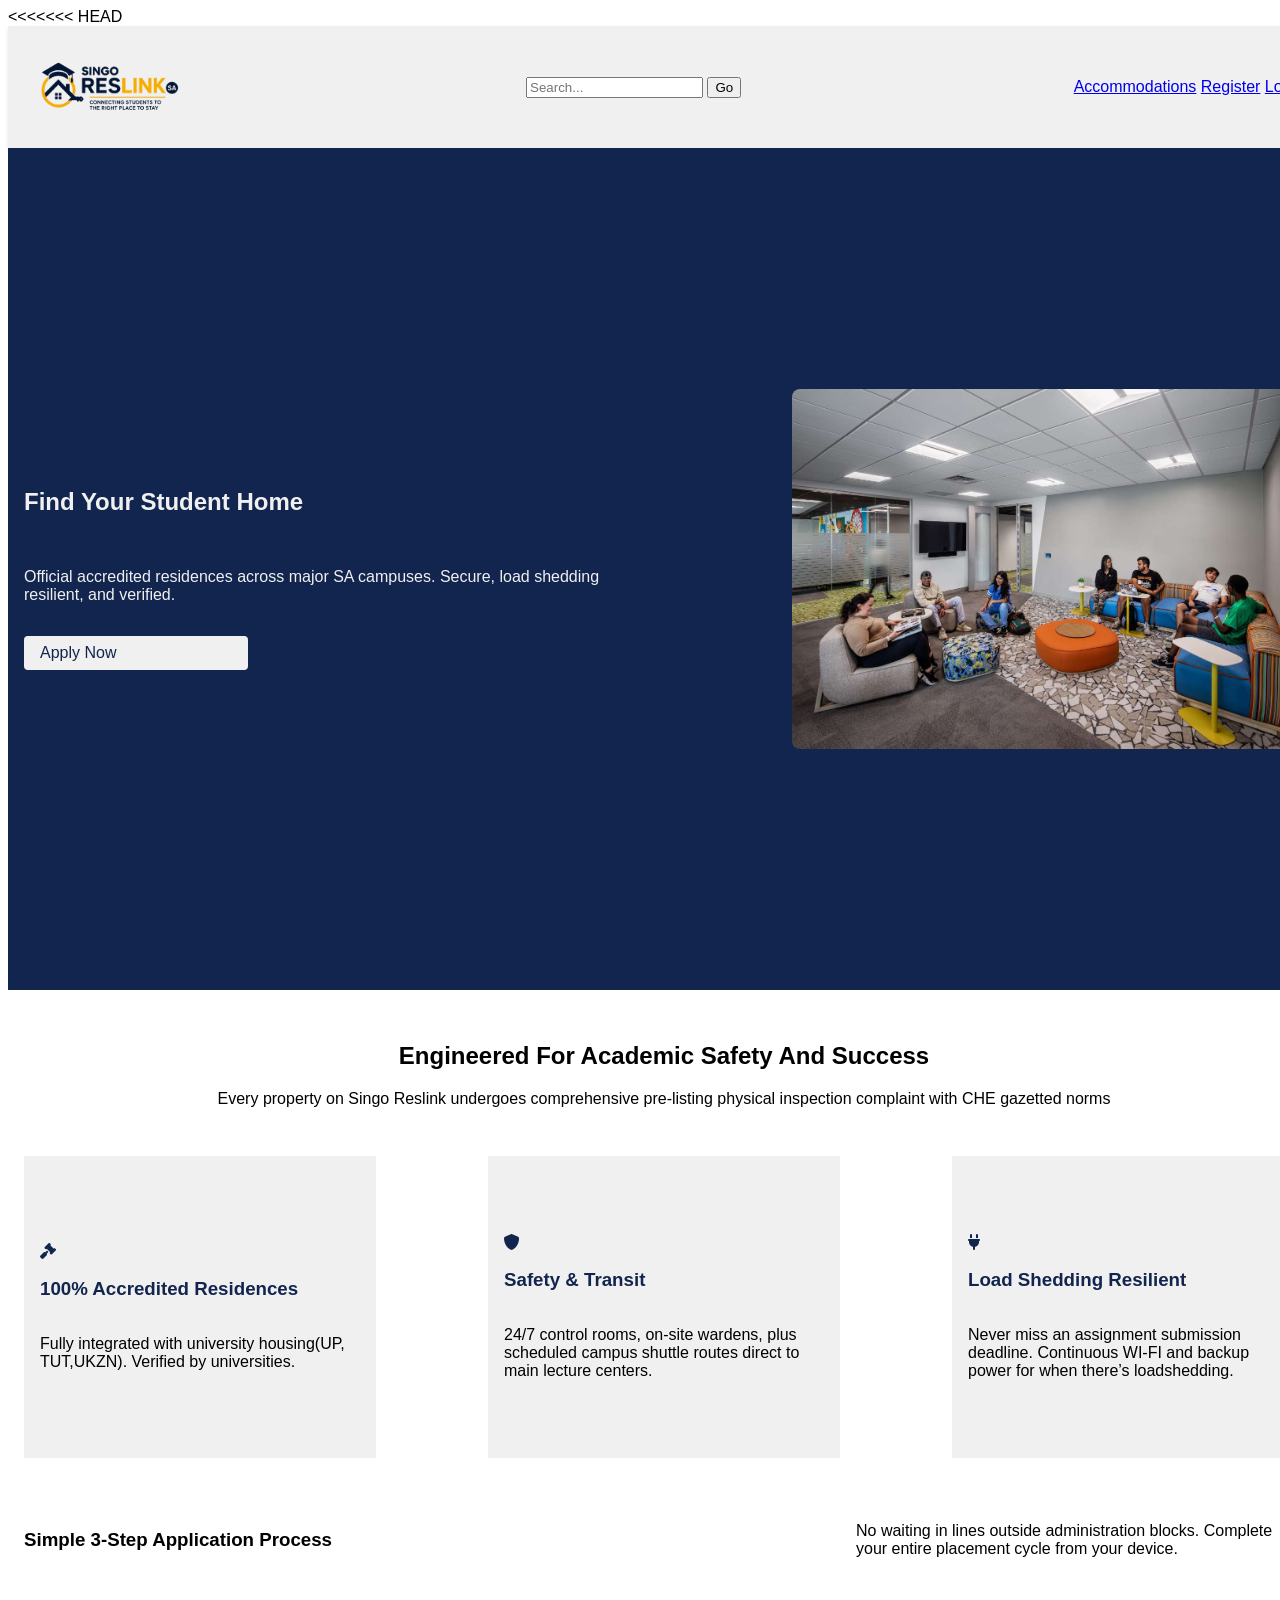
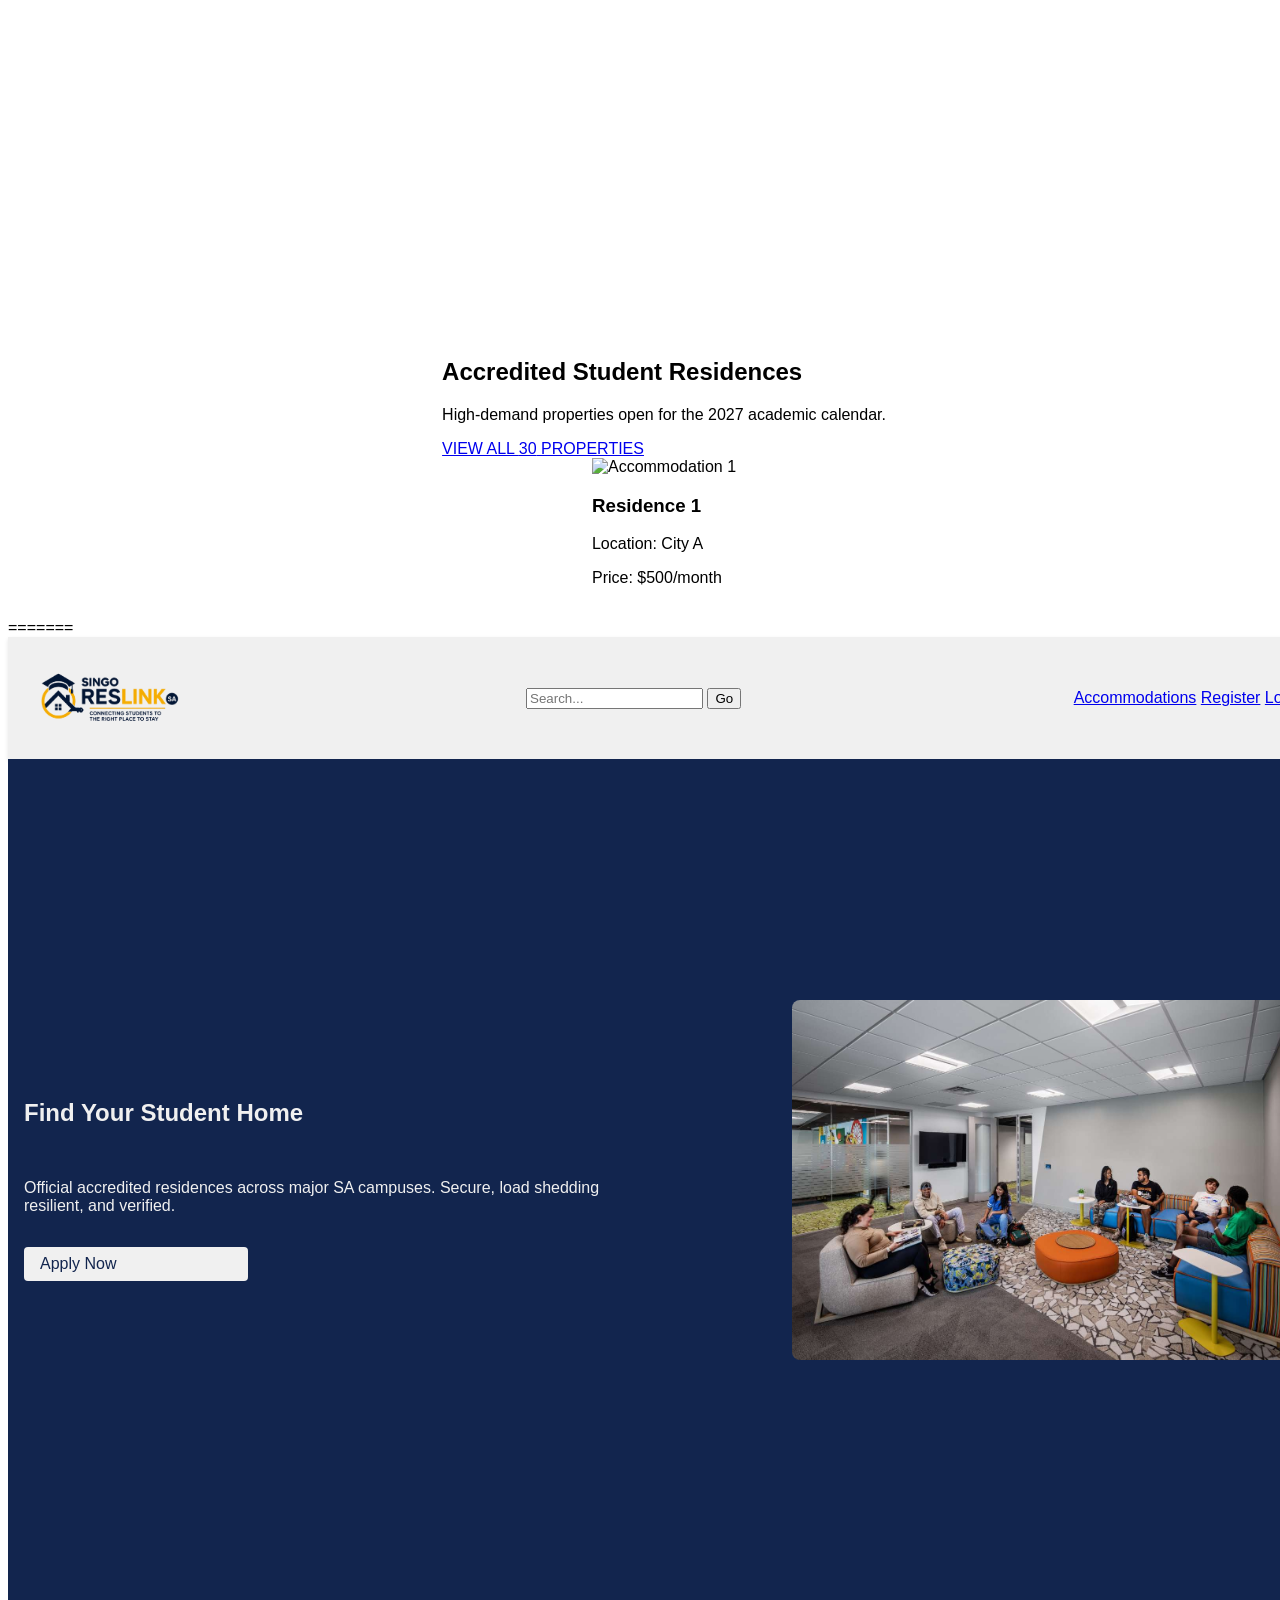
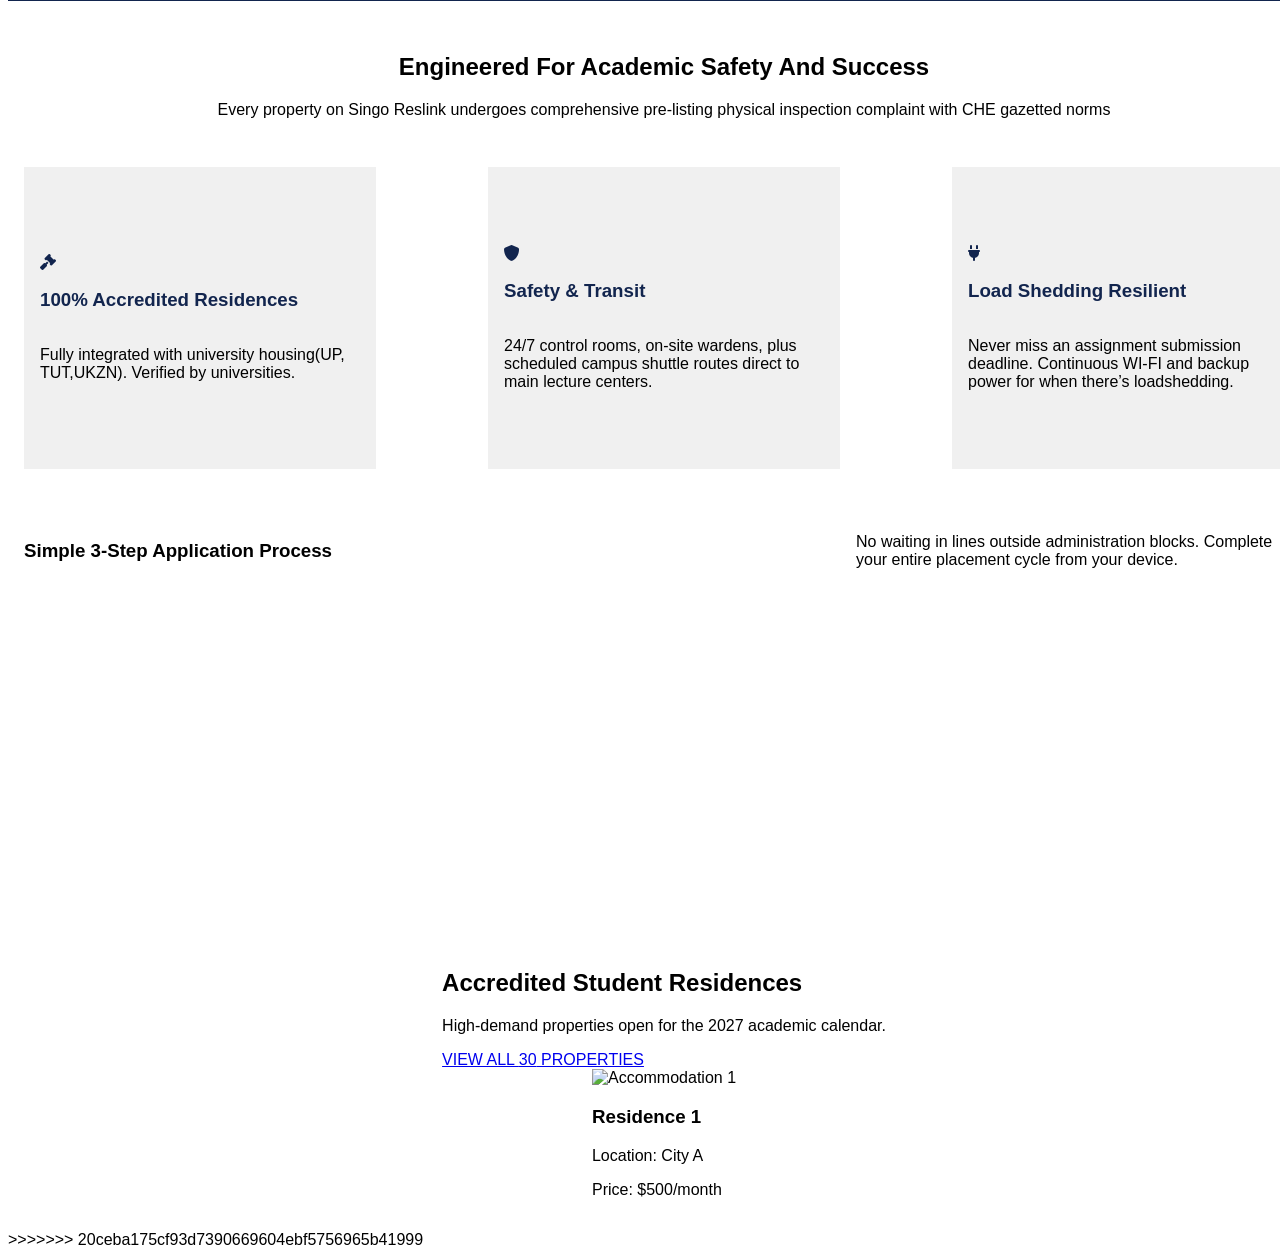
==== public/index.html @ 7aba6a39 "Merge local student portal with GitHub" ====
<<<<<<< HEAD
<!DOCTYPE html>
<html lang="en">
<head>
    <meta charset="UTF-8">
    <meta name="viewport" content="width=device-width, initial-scale=1.0">
    <link rel="stylesheet" href="style.css">
    <link rel="stylesheet"
href="https://cdnjs.cloudflare.com/ajax/libs/font-awesome/6.7.2/css/all.min.css">
    <title>Singo Reslink</title>
</head>
<body>
   <header>
    <div class="navbar">
        <div class="logo">
            <img src="src/logo.png" alt="Logo">
        </div>
        <div class="searchbar">
            <input type="text" placeholder="Search...">
            <button type="submit">Go</button>
        </div>

        <div class="nav-items">
            <nav>
                <a href="#">Accommodations</a>
                <a href="#">Register</a>
                <a href="#">Login</a>
            </nav>
        </div>
    </div>
   </header>
   <section class="hero-section">
    <div class="hero-text">
        <h1>Find Your Student Home</h1>
        <p>Official accredited residences across major SA campuses. Secure, load shedding resilient, and verified.</p>
        <a href="#" class="apply">Apply Now</a>
    </div>
    <div class="hero-pic">
        <img src="src/hero-bg.jpg" alt="" class="hero-img">
    </div>
   </section>
   <section class="steps">
    <div class="perks">
        <div class="perk-head">
            <h1>Engineered For Academic Safety And Success</h1>
            <p>Every property on Singo Reslink undergoes comprehensive pre-listing physical
inspection complaint with CHE gazetted norms</p>
        </div>

        <div class="perks-cards">
            <div class="perk-card">
                <div class="pcard-head">
                    <div class="picon">
                        <i class="fa-solid fa-gavel"></i>
                    </div>
                    <h3>100% Accredited Residences</h3>
                </div>
                <div class="pcard-content">
                    Fully integrated with university housing(UP, TUT,UKZN). Verified by universities.    
                </div>
            </div>
            
        
            <div class="perk-card">
                <div class="pcard-head">
                    <div class="picon">
                        <i class="fa-solid fa-shield"></i>
                    </div>
                    <h3>Safety & Transit</h3>
                </div>
                <div class="pcard-content">
                    24/7 control rooms, on-site wardens, plus scheduled campus shuttle routes direct to main lecture centers.
                </div>
            </div>

       
            <div class="perk-card">
                <div class="pcard-head">
                    <div class="picon">
                        <i class="fa-solid fa-plug"></i>
                    </div>
                    <h3>Load Shedding Resilient</h3>
                </div>
                <div class="pcard-content">
                    Never miss an assignment submission deadline. Continuous WI-FI and backup power for when  there’s loadshedding.
                </div>
            </div>

        </div>
    </div>
    <div class="application-steps">
        <div class="steps-head">
            <h3>Simple 3-Step Application Process</h3>
            <p>No waiting in lines outside administration blocks. Complete your entire placement cycle from your device.</p>
        </div>
    </div>
   </section>
   <section id="residences">
        <div class="view-res">
            <div class="accredited">
                <h2>Accredited Student Residences</h2>
                <p>High-demand properties open for the 2027 academic calendar.</p>
            </div>
            <a href="#" class="view-accommodation">VIEW ALL <span id="total-res">30</span> PROPERTIES</a>
        </div>
        <div class="accommodations">
            <div class="accommodation-card">
                
                <div class="card-pic">
                    <img src="src/res1.jpg" alt="Accommodation 1">
                </div>
                <div class="card-content">
                    <h3>Residence 1</h3>
                    <p>Location: City A</p>
                    <p>Price: $500/month</p>
                </div>
                
            </div>
        </div>
   </section>
</body>
=======
<!DOCTYPE html>
<html lang="en">
<head>
    <meta charset="UTF-8">
    <meta name="viewport" content="width=device-width, initial-scale=1.0">
    <link rel="stylesheet" href="style.css">
    <link rel="stylesheet"
href="https://cdnjs.cloudflare.com/ajax/libs/font-awesome/6.7.2/css/all.min.css">
    <title>Singo Reslink</title>
</head>
<body>
   <header>
    <div class="navbar">
        <div class="logo">
            <img src="src/logo.png" alt="Logo">
        </div>
        <div class="searchbar">
            <input type="text" placeholder="Search...">
            <button type="submit">Go</button>
        </div>

        <div class="nav-items">
            <nav>
                <a href="#">Accommodations</a>
                <a href="#">Register</a>
                <a href="#">Login</a>
            </nav>
        </div>
    </div>
   </header>
   <section class="hero-section">
    <div class="hero-text">
        <h1>Find Your Student Home</h1>
        <p>Official accredited residences across major SA campuses. Secure, load shedding resilient, and verified.</p>
        <a href="#" class="apply">Apply Now</a>
    </div>
    <div class="hero-pic">
        <img src="src/hero-bg.jpg" alt="" class="hero-img">
    </div>
   </section>
   <section class="steps">
    <div class="perks">
        <div class="perk-head">
            <h1>Engineered For Academic Safety And Success</h1>
            <p>Every property on Singo Reslink undergoes comprehensive pre-listing physical
inspection complaint with CHE gazetted norms</p>
        </div>

        <div class="perks-cards">
            <div class="perk-card">
                <div class="pcard-head">
                    <div class="picon">
                        <i class="fa-solid fa-gavel"></i>
                    </div>
                    <h3>100% Accredited Residences</h3>
                </div>
                <div class="pcard-content">
                    Fully integrated with university housing(UP, TUT,UKZN). Verified by universities.    
                </div>
            </div>
            
        
            <div class="perk-card">
                <div class="pcard-head">
                    <div class="picon">
                        <i class="fa-solid fa-shield"></i>
                    </div>
                    <h3>Safety & Transit</h3>
                </div>
                <div class="pcard-content">
                    24/7 control rooms, on-site wardens, plus scheduled campus shuttle routes direct to main lecture centers.
                </div>
            </div>

       
            <div class="perk-card">
                <div class="pcard-head">
                    <div class="picon">
                        <i class="fa-solid fa-plug"></i>
                    </div>
                    <h3>Load Shedding Resilient</h3>
                </div>
                <div class="pcard-content">
                    Never miss an assignment submission deadline. Continuous WI-FI and backup power for when  there’s loadshedding.
                </div>
            </div>

        </div>
    </div>
    <div class="application-steps">
        <div class="steps-head">
            <h3>Simple 3-Step Application Process</h3>
            <p>No waiting in lines outside administration blocks. Complete your entire placement cycle from your device.</p>
        </div>
    </div>
   </section>
   <section id="residences">
        <div class="view-res">
            <div class="accredited">
                <h2>Accredited Student Residences</h2>
                <p>High-demand properties open for the 2027 academic calendar.</p>
            </div>
            <a href="#" class="view-accommodation">VIEW ALL <span id="total-res">30</span> PROPERTIES</a>
        </div>
        <div class="accommodations">
            <div class="accommodation-card">
                
                <div class="card-pic">
                    <img src="src/res1.jpg" alt="Accommodation 1">
                </div>
                <div class="card-content">
                    <h3>Residence 1</h3>
                    <p>Location: City A</p>
                    <p>Price: $500/month</p>
                </div>
                
            </div>
        </div>
   </section>
</body>
>>>>>>> 20ceba175cf93d7390669604ebf5756965b41999
</html>
---- public/style.css ----
<<<<<<< HEAD
*{
    margin: 0;
    padding: 0;
    box-sizing: border-box;
}
:root{
    --primary-color: #12254E;
    --secondary-color: #f0f0f0;
    --text-color: #333333;
}
body{
    font-family: Arial, sans-serif;
    width: 100dvw;
}
section{
    width: 100dvw;
}
header{
    width: 100dvw;
    height: 10dvh;
    background-color: var(--secondary-color);
    box-shadow: 0 2px 4px rgba(0,0,0,0.1);
    padding: 1rem;
    display: flex;
    align-items: center;
}
.navbar{
    width: 100%;
    display: flex;
    align-items: center;
    justify-content: space-between;

}
.logo img{
    height: 10dvh;
    width: 12dvw;
    padding: 0.5rem;
}

.hero-section{
    height: 90dvh;
    width: 100dvw;
    background-color: var(--primary-color);
    display: flex;
    align-items: center;
    justify-content: space-between;
    padding: 1rem;
}
.hero-text{
    color: var(--secondary-color);
    text-align: start;
    max-width: 600px;
    display: flex;
    flex-direction: column;
    gap: 1rem;
}
.hero-text a{
    text-decoration: none;
    color: var(--primary-color);
    padding: 0.5rem 1rem;
    background-color: var(--secondary-color);
    width: 15dvw;
    border-radius: 0.25rem;

}
.hero-pic img{
    width: 40dvw;
    height: 40dvh;
    border-radius: 0.5rem;
}
.steps{
    height: 100dvh;
    width: 100dvw;
    display: flex;
    flex-direction: column;
    align-items: center;
    padding: 1rem;
}
.perks{
    width: 100%;
    display: flex;
    flex-direction: column;
    gap: 2rem;
    padding: 1rem;
}
.perk-head{
    width: 100dvw;
    text-align: center;
}
.perks-cards{
    width: 100%;
    display: flex;
    flex-direction: row;
    flex-wrap: wrap;
    gap: 2rem;
    justify-content: space-between;
    align-items: center;

}
.perk-card{
    width: 25dvw;
    height: 30dvh;
    background-color: var(--secondary-color);
    display: flex;
    flex-direction: column;
    align-items: center;
    justify-content: center;
    padding: 1rem;
    gap: 1rem;
}
.pcard-head{
    width: 100%;
    display: flex;
    flex-direction: column;
    color: var(--primary-color);
}
.application-steps{
    width: 100%;
    display: flex;
    flex-direction: column;
    align-items: center;
    justify-content: center;
    padding: 1rem;
}
.steps-head{
    width: 100%;
    display: flex;
    align-items: center;
    justify-content: space-between;
    padding: 1rem;
}
.steps-head p{
    width: 35dvw;
    text-align: start;
}
#residences{
    width: 100dvw;
    display: flex;
    flex-direction: column;
    align-items: center;
    justify-content: center;
    padding: 1rem;
=======
*{
    margin: 0;
    padding: 0;
    box-sizing: border-box;
}
:root{
    --primary-color: #12254E;
    --secondary-color: #f0f0f0;
    --text-color: #333333;
}
body{
    font-family: Arial, sans-serif;
    width: 100dvw;
}
section{
    width: 100dvw;
}
header{
    width: 100dvw;
    height: 10dvh;
    background-color: var(--secondary-color);
    box-shadow: 0 2px 4px rgba(0,0,0,0.1);
    padding: 1rem;
    display: flex;
    align-items: center;
}
.navbar{
    width: 100%;
    display: flex;
    align-items: center;
    justify-content: space-between;

}
.logo img{
    height: 10dvh;
    width: 12dvw;
    padding: 0.5rem;
}

.hero-section{
    height: 90dvh;
    width: 100dvw;
    background-color: var(--primary-color);
    display: flex;
    align-items: center;
    justify-content: space-between;
    padding: 1rem;
}
.hero-text{
    color: var(--secondary-color);
    text-align: start;
    max-width: 600px;
    display: flex;
    flex-direction: column;
    gap: 1rem;
}
.hero-text a{
    text-decoration: none;
    color: var(--primary-color);
    padding: 0.5rem 1rem;
    background-color: var(--secondary-color);
    width: 15dvw;
    border-radius: 0.25rem;

}
.hero-pic img{
    width: 40dvw;
    height: 40dvh;
    border-radius: 0.5rem;
}
.steps{
    height: 100dvh;
    width: 100dvw;
    display: flex;
    flex-direction: column;
    align-items: center;
    padding: 1rem;
}
.perks{
    width: 100%;
    display: flex;
    flex-direction: column;
    gap: 2rem;
    padding: 1rem;
}
.perk-head{
    width: 100dvw;
    text-align: center;
}
.perks-cards{
    width: 100%;
    display: flex;
    flex-direction: row;
    flex-wrap: wrap;
    gap: 2rem;
    justify-content: space-between;
    align-items: center;

}
.perk-card{
    width: 25dvw;
    height: 30dvh;
    background-color: var(--secondary-color);
    display: flex;
    flex-direction: column;
    align-items: center;
    justify-content: center;
    padding: 1rem;
    gap: 1rem;
}
.pcard-head{
    width: 100%;
    display: flex;
    flex-direction: column;
    color: var(--primary-color);
}
.application-steps{
    width: 100%;
    display: flex;
    flex-direction: column;
    align-items: center;
    justify-content: center;
    padding: 1rem;
}
.steps-head{
    width: 100%;
    display: flex;
    align-items: center;
    justify-content: space-between;
    padding: 1rem;
}
.steps-head p{
    width: 35dvw;
    text-align: start;
}
#residences{
    width: 100dvw;
    display: flex;
    flex-direction: column;
    align-items: center;
    justify-content: center;
    padding: 1rem;
>>>>>>> 20ceba175cf93d7390669604ebf5756965b41999
}
---- public/style.css ----
<<<<<<< HEAD
*{
    margin: 0;
    padding: 0;
    box-sizing: border-box;
}
:root{
    --primary-color: #12254E;
    --secondary-color: #f0f0f0;
    --text-color: #333333;
}
body{
    font-family: Arial, sans-serif;
    width: 100dvw;
}
section{
    width: 100dvw;
}
header{
    width: 100dvw;
    height: 10dvh;
    background-color: var(--secondary-color);
    box-shadow: 0 2px 4px rgba(0,0,0,0.1);
    padding: 1rem;
    display: flex;
    align-items: center;
}
.navbar{
    width: 100%;
    display: flex;
    align-items: center;
    justify-content: space-between;

}
.logo img{
    height: 10dvh;
    width: 12dvw;
    padding: 0.5rem;
}

.hero-section{
    height: 90dvh;
    width: 100dvw;
    background-color: var(--primary-color);
    display: flex;
    align-items: center;
    justify-content: space-between;
    padding: 1rem;
}
.hero-text{
    color: var(--secondary-color);
    text-align: start;
    max-width: 600px;
    display: flex;
    flex-direction: column;
    gap: 1rem;
}
.hero-text a{
    text-decoration: none;
    color: var(--primary-color);
    padding: 0.5rem 1rem;
    background-color: var(--secondary-color);
    width: 15dvw;
    border-radius: 0.25rem;

}
.hero-pic img{
    width: 40dvw;
    height: 40dvh;
    border-radius: 0.5rem;
}
.steps{
    height: 100dvh;
    width: 100dvw;
    display: flex;
    flex-direction: column;
    align-items: center;
    padding: 1rem;
}
.perks{
    width: 100%;
    display: flex;
    flex-direction: column;
    gap: 2rem;
    padding: 1rem;
}
.perk-head{
    width: 100dvw;
    text-align: center;
}
.perks-cards{
    width: 100%;
    display: flex;
    flex-direction: row;
    flex-wrap: wrap;
    gap: 2rem;
    justify-content: space-between;
    align-items: center;

}
.perk-card{
    width: 25dvw;
    height: 30dvh;
    background-color: var(--secondary-color);
    display: flex;
    flex-direction: column;
    align-items: center;
    justify-content: center;
    padding: 1rem;
    gap: 1rem;
}
.pcard-head{
    width: 100%;
    display: flex;
    flex-direction: column;
    color: var(--primary-color);
}
.application-steps{
    width: 100%;
    display: flex;
    flex-direction: column;
    align-items: center;
    justify-content: center;
    padding: 1rem;
}
.steps-head{
    width: 100%;
    display: flex;
    align-items: center;
    justify-content: space-between;
    padding: 1rem;
}
.steps-head p{
    width: 35dvw;
    text-align: start;
}
#residences{
    width: 100dvw;
    display: flex;
    flex-direction: column;
    align-items: center;
    justify-content: center;
    padding: 1rem;
=======
*{
    margin: 0;
    padding: 0;
    box-sizing: border-box;
}
:root{
    --primary-color: #12254E;
    --secondary-color: #f0f0f0;
    --text-color: #333333;
}
body{
    font-family: Arial, sans-serif;
    width: 100dvw;
}
section{
    width: 100dvw;
}
header{
    width: 100dvw;
    height: 10dvh;
    background-color: var(--secondary-color);
    box-shadow: 0 2px 4px rgba(0,0,0,0.1);
    padding: 1rem;
    display: flex;
    align-items: center;
}
.navbar{
    width: 100%;
    display: flex;
    align-items: center;
    justify-content: space-between;

}
.logo img{
    height: 10dvh;
    width: 12dvw;
    padding: 0.5rem;
}

.hero-section{
    height: 90dvh;
    width: 100dvw;
    background-color: var(--primary-color);
    display: flex;
    align-items: center;
    justify-content: space-between;
    padding: 1rem;
}
.hero-text{
    color: var(--secondary-color);
    text-align: start;
    max-width: 600px;
    display: flex;
    flex-direction: column;
    gap: 1rem;
}
.hero-text a{
    text-decoration: none;
    color: var(--primary-color);
    padding: 0.5rem 1rem;
    background-color: var(--secondary-color);
    width: 15dvw;
    border-radius: 0.25rem;

}
.hero-pic img{
    width: 40dvw;
    height: 40dvh;
    border-radius: 0.5rem;
}
.steps{
    height: 100dvh;
    width: 100dvw;
    display: flex;
    flex-direction: column;
    align-items: center;
    padding: 1rem;
}
.perks{
    width: 100%;
    display: flex;
    flex-direction: column;
    gap: 2rem;
    padding: 1rem;
}
.perk-head{
    width: 100dvw;
    text-align: center;
}
.perks-cards{
    width: 100%;
    display: flex;
    flex-direction: row;
    flex-wrap: wrap;
    gap: 2rem;
    justify-content: space-between;
    align-items: center;

}
.perk-card{
    width: 25dvw;
    height: 30dvh;
    background-color: var(--secondary-color);
    display: flex;
    flex-direction: column;
    align-items: center;
    justify-content: center;
    padding: 1rem;
    gap: 1rem;
}
.pcard-head{
    width: 100%;
    display: flex;
    flex-direction: column;
    color: var(--primary-color);
}
.application-steps{
    width: 100%;
    display: flex;
    flex-direction: column;
    align-items: center;
    justify-content: center;
    padding: 1rem;
}
.steps-head{
    width: 100%;
    display: flex;
    align-items: center;
    justify-content: space-between;
    padding: 1rem;
}
.steps-head p{
    width: 35dvw;
    text-align: start;
}
#residences{
    width: 100dvw;
    display: flex;
    flex-direction: column;
    align-items: center;
    justify-content: center;
    padding: 1rem;
>>>>>>> 20ceba175cf93d7390669604ebf5756965b41999
}
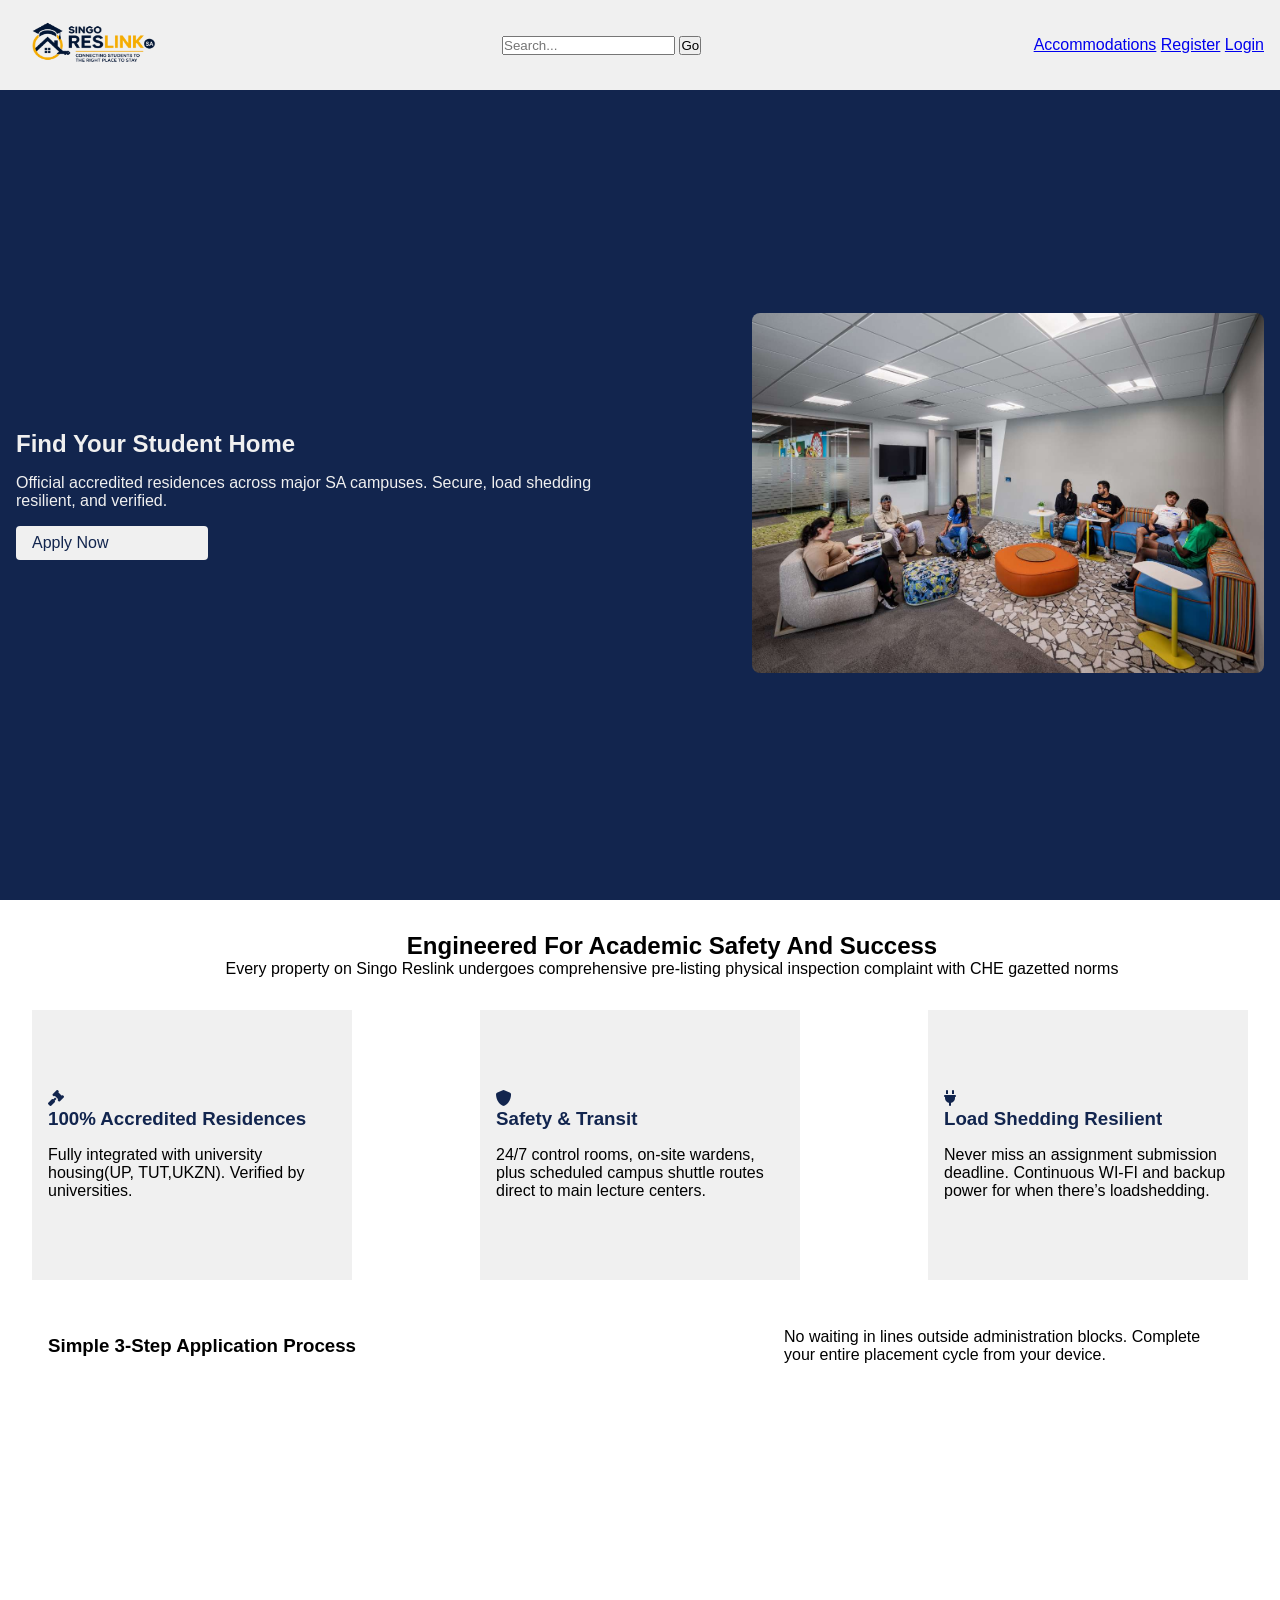
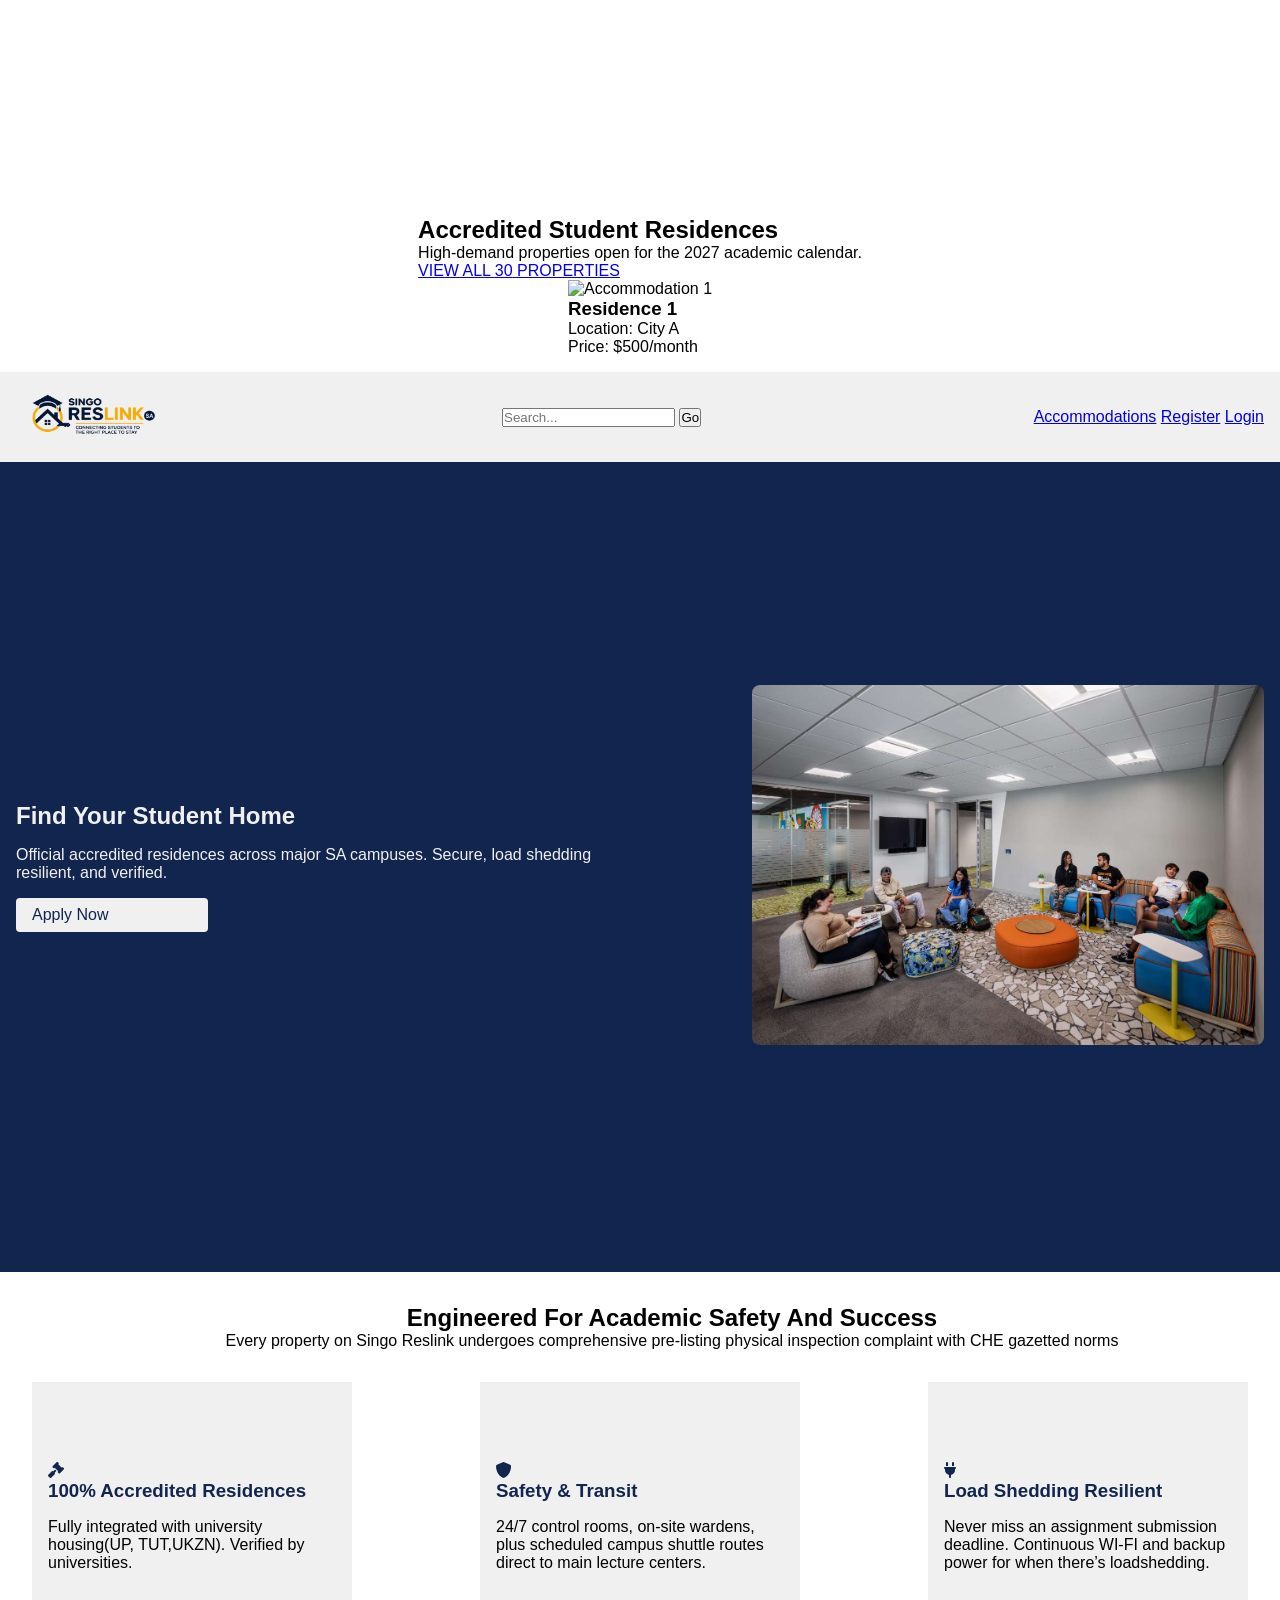
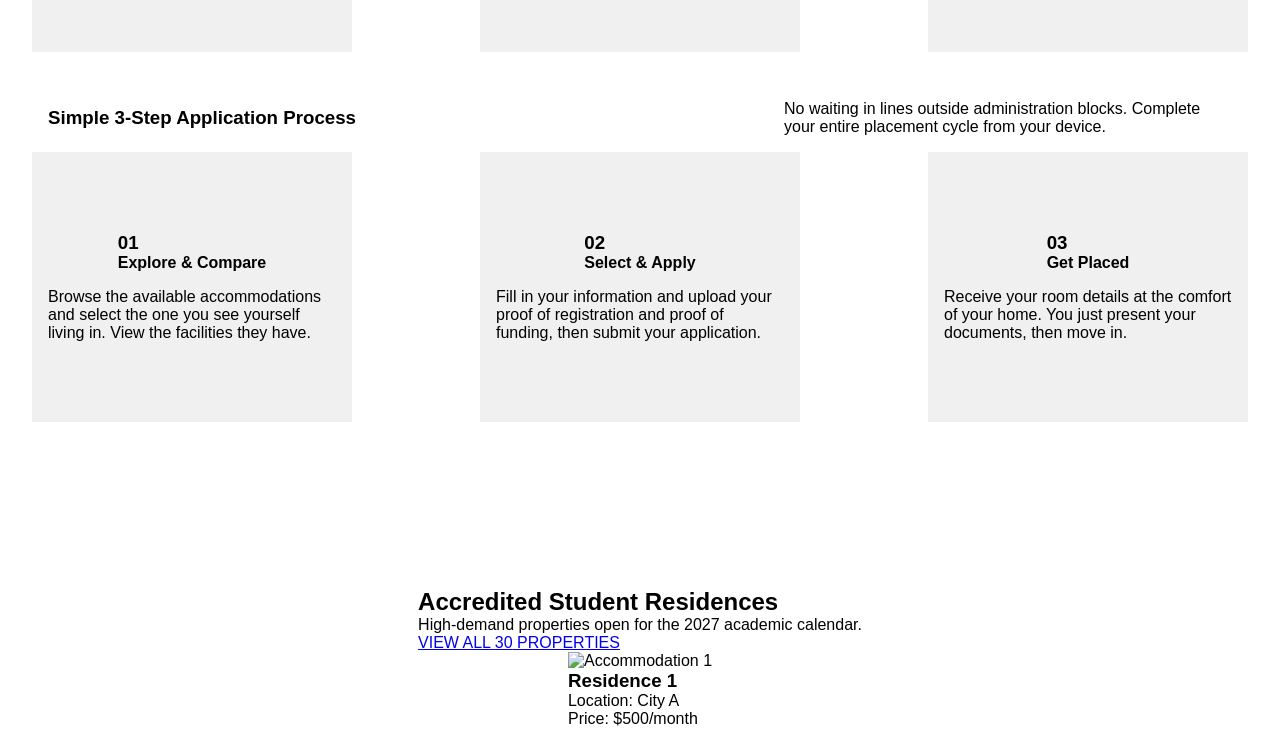
==== commit 80bbb2df: "Fix merge conflicts and add steps section with styling for application process" ====
--- a/public/index.html
+++ b/public/index.html
@@ -1,4 +1,4 @@
-<<<<<<< HEAD
+
 <!DOCTYPE html>
 <html lang="en">
 <head>
@@ -119,7 +119,7 @@
         </div>
    </section>
 </body>
-=======
+
 <!DOCTYPE html>
 <html lang="en">
 <head>
@@ -214,6 +214,39 @@
             <h3>Simple 3-Step Application Process</h3>
             <p>No waiting in lines outside administration blocks. Complete your entire placement cycle from your device.</p>
         </div>
+        <div class="steps-cards">
+            
+            <div class="step-card">
+                <div class="step-No">
+                    <h3>01</h3>
+                    <h4>Explore & Compare</h4>
+                </div>
+                <p class="step-content">
+                    Browse the available accommodations and select the one you see yourself living in. View the facilities they have.
+                </p>
+            </div>
+
+            <div class="step-card">
+                <div class="step-No">
+                    <h3>02</h3>
+                    <h4>Select & Apply</h4>
+                </div>
+                <p class="step-content">
+                Fill in your information and upload your proof of registration and proof of funding, then submit your application.
+                </p>
+            </div>
+
+            <div class="step-card">
+                <div class="step-No">
+                    <h3>03</h3>
+                    <h4>Get Placed</h4>
+                </div>
+                <p class="step-content">
+                Receive your room details at the comfort of your home. You just present your documents, then move in.    
+                </p>
+            </div>
+
+        </div>
     </div>
    </section>
    <section id="residences">
@@ -240,5 +273,4 @@
         </div>
    </section>
 </body>
->>>>>>> 20ceba175cf93d7390669604ebf5756965b41999
 </html>
--- a/public/style.css
+++ b/public/style.css
@@ -1,4 +1,4 @@
-<<<<<<< HEAD
+
 *{
     margin: 0;
     padding: 0;
@@ -141,7 +141,8 @@
     align-items: center;
     justify-content: center;
     padding: 1rem;
-=======
+}
+
 *{
     margin: 0;
     padding: 0;
@@ -284,5 +285,25 @@
     align-items: center;
     justify-content: center;
     padding: 1rem;
->>>>>>> 20ceba175cf93d7390669604ebf5756965b41999
+}
+.steps-cards{
+    width: 100%;
+    display: flex;
+    flex-direction: row;
+    flex-wrap: wrap;
+    gap: 2rem;
+    justify-content: space-between;
+    align-items: center;
+
+}
+.step-card{
+    width: 25dvw;
+    height: 30dvh;
+    background-color: var(--secondary-color);
+    display: flex;
+    flex-direction: column;
+    align-items: center;
+    justify-content: center;
+    padding: 1rem;
+    gap: 1rem;
 }
--- a/public/style.css
+++ b/public/style.css
@@ -1,4 +1,4 @@
-<<<<<<< HEAD
+
 *{
     margin: 0;
     padding: 0;
@@ -141,7 +141,8 @@
     align-items: center;
     justify-content: center;
     padding: 1rem;
-=======
+}
+
 *{
     margin: 0;
     padding: 0;
@@ -284,5 +285,25 @@
     align-items: center;
     justify-content: center;
     padding: 1rem;
->>>>>>> 20ceba175cf93d7390669604ebf5756965b41999
+}
+.steps-cards{
+    width: 100%;
+    display: flex;
+    flex-direction: row;
+    flex-wrap: wrap;
+    gap: 2rem;
+    justify-content: space-between;
+    align-items: center;
+
+}
+.step-card{
+    width: 25dvw;
+    height: 30dvh;
+    background-color: var(--secondary-color);
+    display: flex;
+    flex-direction: column;
+    align-items: center;
+    justify-content: center;
+    padding: 1rem;
+    gap: 1rem;
 }
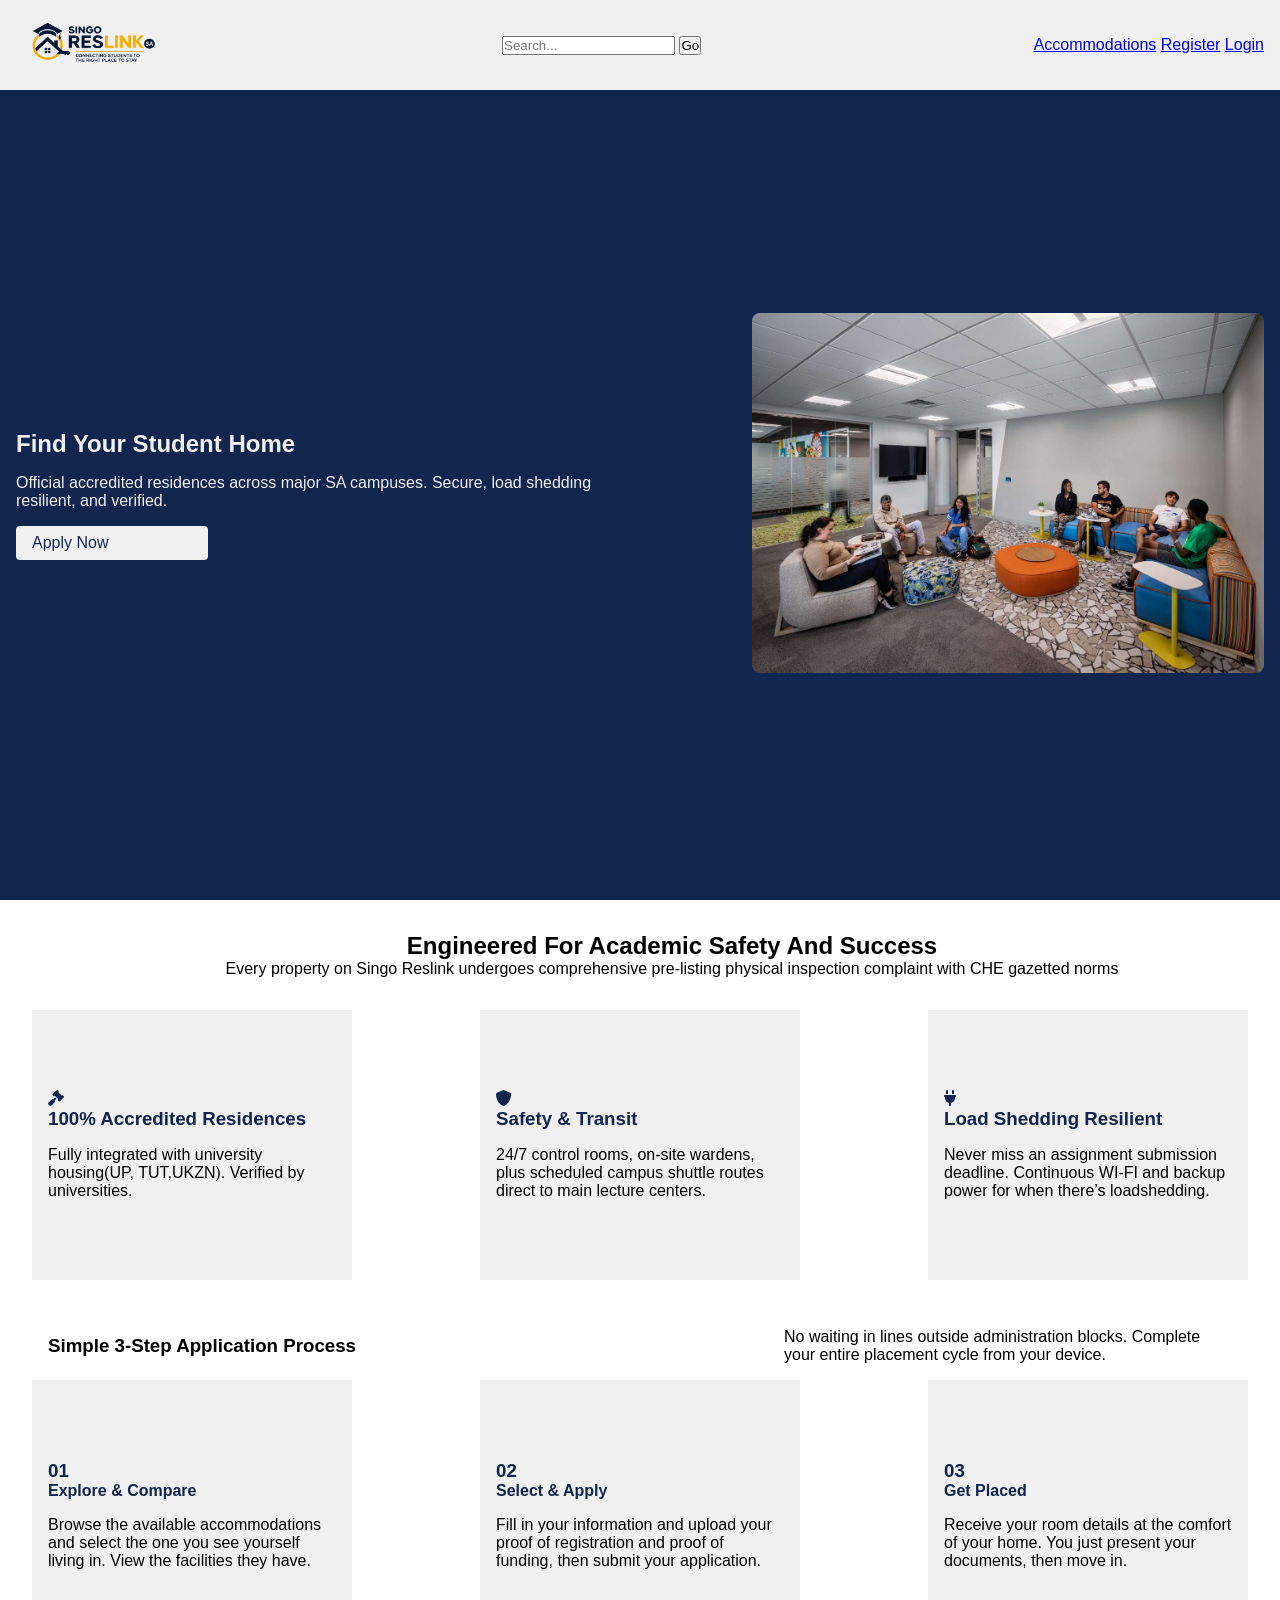
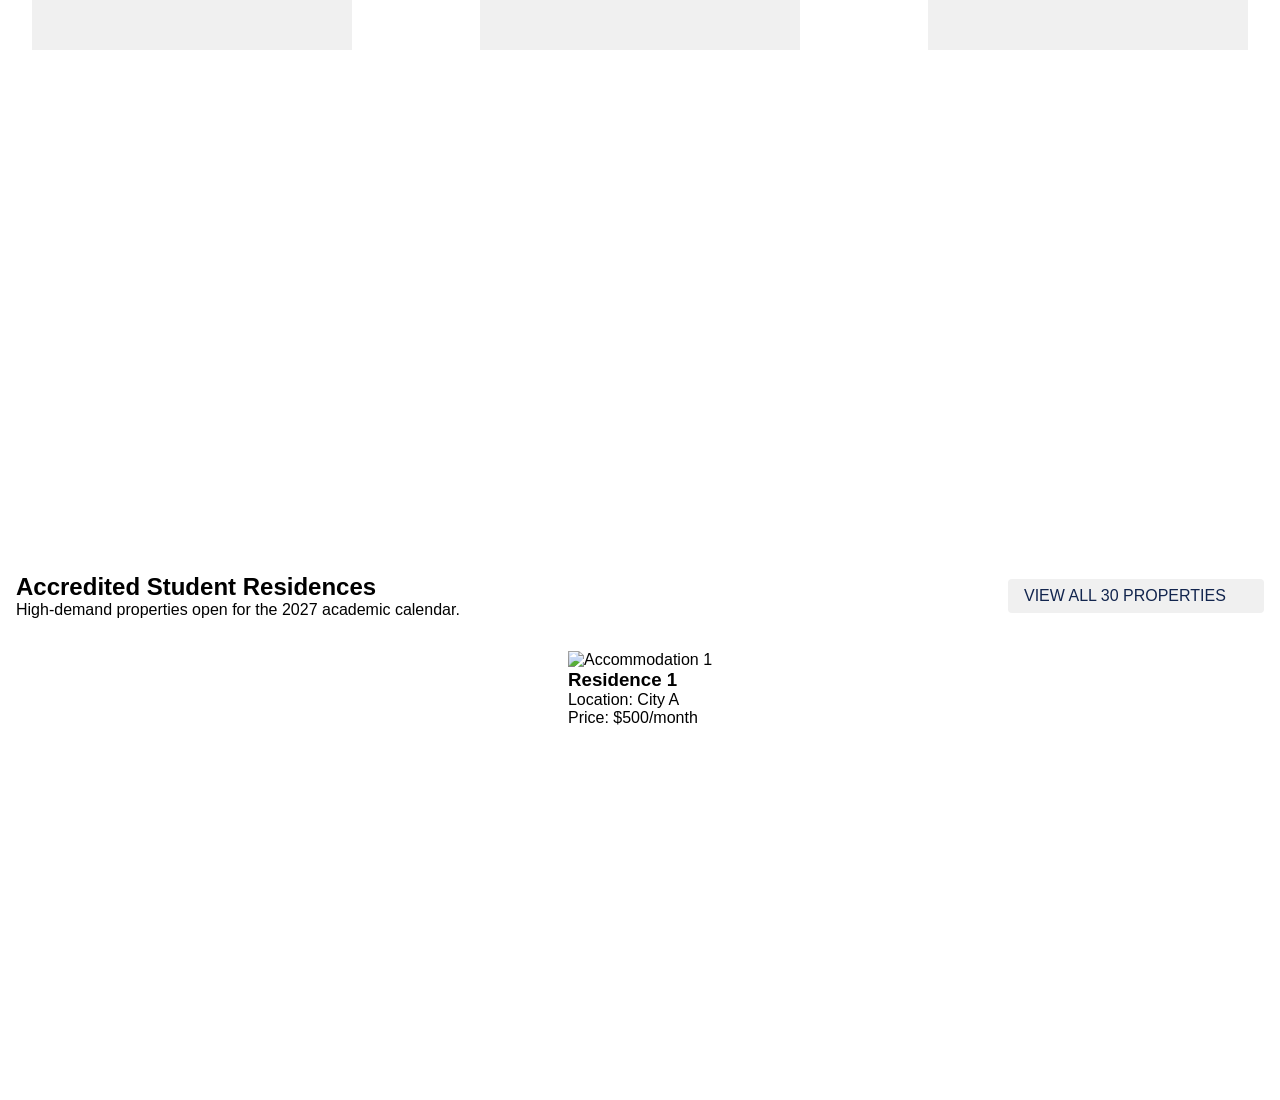
==== commit 00fdb62d: "Remove old HTML structure and retain only the document declaration" ====
--- a/public/index.html
+++ b/public/index.html
@@ -1,124 +1,4 @@
 
-<!DOCTYPE html>
-<html lang="en">
-<head>
-    <meta charset="UTF-8">
-    <meta name="viewport" content="width=device-width, initial-scale=1.0">
-    <link rel="stylesheet" href="style.css">
-    <link rel="stylesheet"
-href="https://cdnjs.cloudflare.com/ajax/libs/font-awesome/6.7.2/css/all.min.css">
-    <title>Singo Reslink</title>
-</head>
-<body>
-   <header>
-    <div class="navbar">
-        <div class="logo">
-            <img src="src/logo.png" alt="Logo">
-        </div>
-        <div class="searchbar">
-            <input type="text" placeholder="Search...">
-            <button type="submit">Go</button>
-        </div>
-
-        <div class="nav-items">
-            <nav>
-                <a href="#">Accommodations</a>
-                <a href="#">Register</a>
-                <a href="#">Login</a>
-            </nav>
-        </div>
-    </div>
-   </header>
-   <section class="hero-section">
-    <div class="hero-text">
-        <h1>Find Your Student Home</h1>
-        <p>Official accredited residences across major SA campuses. Secure, load shedding resilient, and verified.</p>
-        <a href="#" class="apply">Apply Now</a>
-    </div>
-    <div class="hero-pic">
-        <img src="src/hero-bg.jpg" alt="" class="hero-img">
-    </div>
-   </section>
-   <section class="steps">
-    <div class="perks">
-        <div class="perk-head">
-            <h1>Engineered For Academic Safety And Success</h1>
-            <p>Every property on Singo Reslink undergoes comprehensive pre-listing physical
-inspection complaint with CHE gazetted norms</p>
-        </div>
-
-        <div class="perks-cards">
-            <div class="perk-card">
-                <div class="pcard-head">
-                    <div class="picon">
-                        <i class="fa-solid fa-gavel"></i>
-                    </div>
-                    <h3>100% Accredited Residences</h3>
-                </div>
-                <div class="pcard-content">
-                    Fully integrated with university housing(UP, TUT,UKZN). Verified by universities.    
-                </div>
-            </div>
-            
-        
-            <div class="perk-card">
-                <div class="pcard-head">
-                    <div class="picon">
-                        <i class="fa-solid fa-shield"></i>
-                    </div>
-                    <h3>Safety & Transit</h3>
-                </div>
-                <div class="pcard-content">
-                    24/7 control rooms, on-site wardens, plus scheduled campus shuttle routes direct to main lecture centers.
-                </div>
-            </div>
-
-       
-            <div class="perk-card">
-                <div class="pcard-head">
-                    <div class="picon">
-                        <i class="fa-solid fa-plug"></i>
-                    </div>
-                    <h3>Load Shedding Resilient</h3>
-                </div>
-                <div class="pcard-content">
-                    Never miss an assignment submission deadline. Continuous WI-FI and backup power for when  there’s loadshedding.
-                </div>
-            </div>
-
-        </div>
-    </div>
-    <div class="application-steps">
-        <div class="steps-head">
-            <h3>Simple 3-Step Application Process</h3>
-            <p>No waiting in lines outside administration blocks. Complete your entire placement cycle from your device.</p>
-        </div>
-    </div>
-   </section>
-   <section id="residences">
-        <div class="view-res">
-            <div class="accredited">
-                <h2>Accredited Student Residences</h2>
-                <p>High-demand properties open for the 2027 academic calendar.</p>
-            </div>
-            <a href="#" class="view-accommodation">VIEW ALL <span id="total-res">30</span> PROPERTIES</a>
-        </div>
-        <div class="accommodations">
-            <div class="accommodation-card">
-                
-                <div class="card-pic">
-                    <img src="src/res1.jpg" alt="Accommodation 1">
-                </div>
-                <div class="card-content">
-                    <h3>Residence 1</h3>
-                    <p>Location: City A</p>
-                    <p>Price: $500/month</p>
-                </div>
-                
-            </div>
-        </div>
-   </section>
-</body>
 
 <!DOCTYPE html>
 <html lang="en">
--- a/public/style.css
+++ b/public/style.css
@@ -278,14 +278,7 @@
     width: 35dvw;
     text-align: start;
 }
-#residences{
-    width: 100dvw;
-    display: flex;
-    flex-direction: column;
-    align-items: center;
-    justify-content: center;
-    padding: 1rem;
-}
+
 .steps-cards{
     width: 100%;
     display: flex;
@@ -306,4 +299,37 @@
     justify-content: center;
     padding: 1rem;
     gap: 1rem;
+}
+.step-No{
+    width: 100%;
+    display: flex;
+    flex-direction: column;
+    color: var(--primary-color);
+}
+#residences{
+    width: 100dvw;
+    height: 100dvh;
+    display: flex;
+    flex-direction: column;
+    align-items: center;
+    justify-content: center;
+    padding: 1rem;
+    gap: 2rem;
+}
+.view-res{
+    width: 100%;
+    display: flex;
+    flex-direction: row;
+    flex-wrap: wrap;
+    gap: 2rem;
+    justify-content: space-between;
+    align-items: center;
+}
+.view-res a{
+    text-decoration: none;
+    color: var(--primary-color);
+    padding: 0.5rem 1rem;
+    background-color: var(--secondary-color);
+    width: 20dvw;
+    border-radius: 0.25rem;
 }
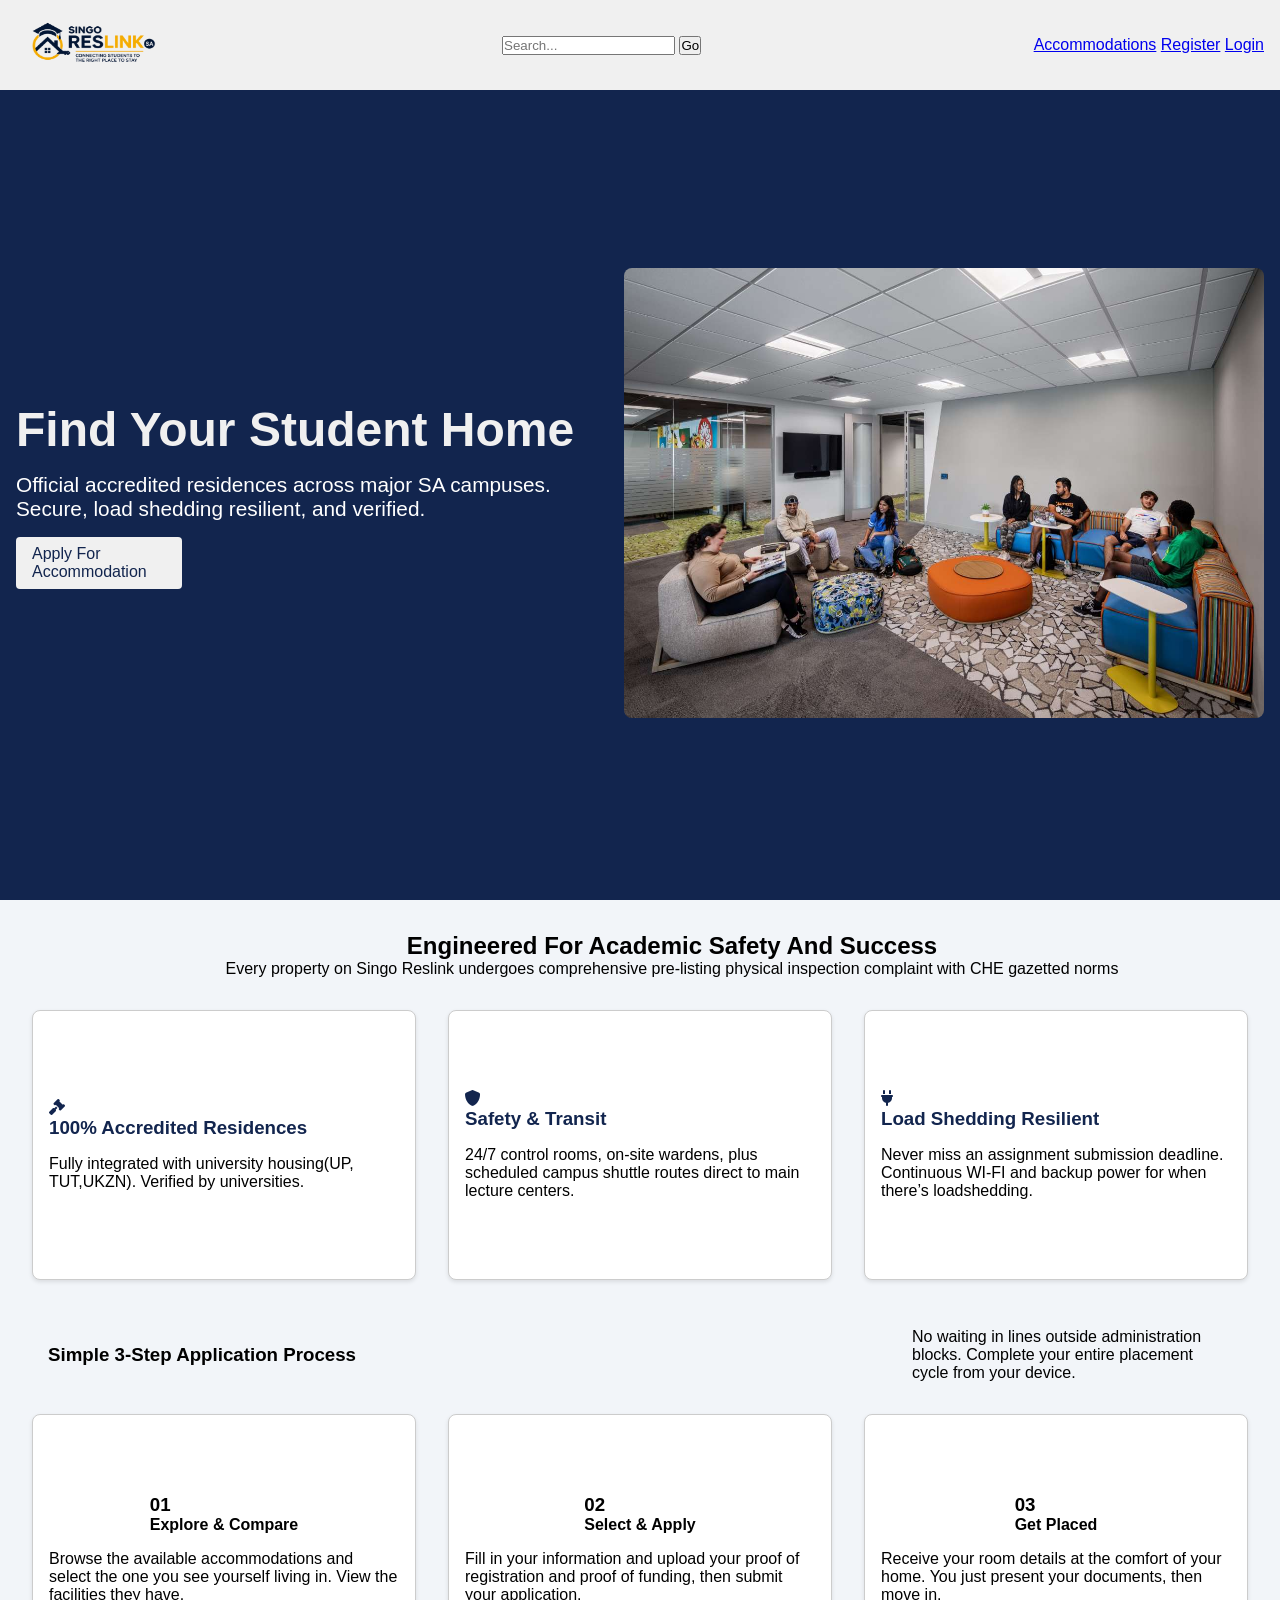
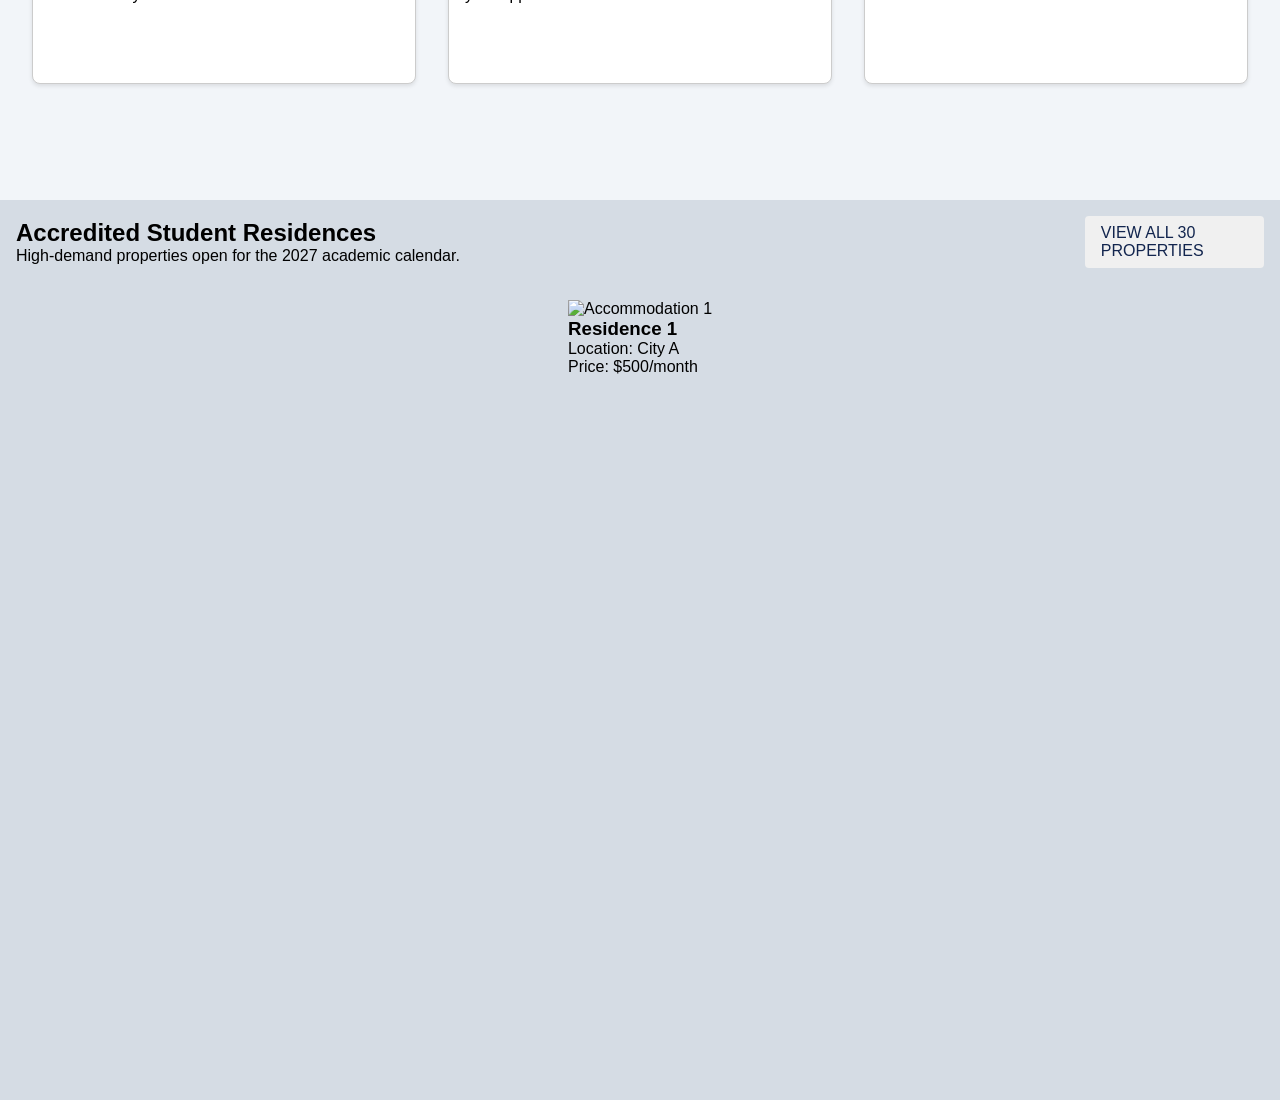
==== commit 8ec49337: "Update hero section link text for clarity and adjust header width for better layout" ====
--- a/public/index.html
+++ b/public/index.html
@@ -34,7 +34,7 @@
     <div class="hero-text">
         <h1>Find Your Student Home</h1>
         <p>Official accredited residences across major SA campuses. Secure, load shedding resilient, and verified.</p>
-        <a href="#" class="apply">Apply Now</a>
+        <a href="#" class="apply">Apply For Accommodation</a>
     </div>
     <div class="hero-pic">
         <img src="src/hero-bg.jpg" alt="" class="hero-img">
--- a/public/style.css
+++ b/public/style.css
@@ -8,10 +8,13 @@
     --primary-color: #12254E;
     --secondary-color: #f0f0f0;
     --text-color: #333333;
+    --card-bg: #ffffff;
+    --card-border: #cccccc;
 }
 body{
     font-family: Arial, sans-serif;
     width: 100dvw;
+    overflow-x: hidden;
 }
 section{
     width: 100dvw;
@@ -54,19 +57,27 @@
     display: flex;
     flex-direction: column;
     gap: 1rem;
+}
+.hero-text h1{
+    font-size: 3rem;
+    font-weight: bold;
+}
+.hero-text p{
+    font-size: 1.3rem;
+    color: #ffffff;
 }
 .hero-text a{
     text-decoration: none;
     color: var(--primary-color);
     padding: 0.5rem 1rem;
     background-color: var(--secondary-color);
-    width: 15dvw;
+    width: 13dvw;
     border-radius: 0.25rem;
 
 }
 .hero-pic img{
-    width: 40dvw;
-    height: 40dvh;
+    width: 50dvw;
+    height: 50dvh;
     border-radius: 0.5rem;
 }
 .steps{
@@ -76,6 +87,8 @@
     flex-direction: column;
     align-items: center;
     padding: 1rem;
+    
+    background-color: #F2F5F9;
 }
 .perks{
     width: 100%;
@@ -99,140 +112,46 @@
 
 }
 .perk-card{
+    width: 30dvw;
+    height: 30dvh;
+    background-color: var(--card-bg);
+    border-radius: 0.5rem;
+    border: 1px solid var(--card-border);
+    box-shadow: 0 2px 4px rgba(0,0,0,0.1);
+    display: flex;
+    flex-direction: column;
+    align-items: center;
+    justify-content: center;
+    padding: 1rem;
+    gap: 1rem;
+}
+.pcard-head{
+    width: 100%;
+    display: flex;
+    flex-direction: column;
+    color: var(--primary-color);
+}
+.application-steps{
+    width: 100%;
+    display: flex;
+    flex-direction: column;
+    align-items: center;
+    justify-content: center;
+    padding: 1rem;
+    gap: 1rem;
+}
+.steps-head{
+    width: 100%;
+    display: flex;
+    align-items: center;
+    justify-content: space-between;
+    padding: 1rem;
+}
+.steps-head p{
     width: 25dvw;
-    height: 30dvh;
-    background-color: var(--secondary-color);
-    display: flex;
-    flex-direction: column;
-    align-items: center;
-    justify-content: center;
-    padding: 1rem;
-    gap: 1rem;
-}
-.pcard-head{
-    width: 100%;
-    display: flex;
-    flex-direction: column;
-    color: var(--primary-color);
-}
-.application-steps{
-    width: 100%;
-    display: flex;
-    flex-direction: column;
-    align-items: center;
-    justify-content: center;
-    padding: 1rem;
-}
-.steps-head{
-    width: 100%;
-    display: flex;
-    align-items: center;
-    justify-content: space-between;
-    padding: 1rem;
-}
-.steps-head p{
-    width: 35dvw;
     text-align: start;
 }
-#residences{
-    width: 100dvw;
-    display: flex;
-    flex-direction: column;
-    align-items: center;
-    justify-content: center;
-    padding: 1rem;
-}
-
-*{
-    margin: 0;
-    padding: 0;
-    box-sizing: border-box;
-}
-:root{
-    --primary-color: #12254E;
-    --secondary-color: #f0f0f0;
-    --text-color: #333333;
-}
-body{
-    font-family: Arial, sans-serif;
-    width: 100dvw;
-}
-section{
-    width: 100dvw;
-}
-header{
-    width: 100dvw;
-    height: 10dvh;
-    background-color: var(--secondary-color);
-    box-shadow: 0 2px 4px rgba(0,0,0,0.1);
-    padding: 1rem;
-    display: flex;
-    align-items: center;
-}
-.navbar{
-    width: 100%;
-    display: flex;
-    align-items: center;
-    justify-content: space-between;
-
-}
-.logo img{
-    height: 10dvh;
-    width: 12dvw;
-    padding: 0.5rem;
-}
-
-.hero-section{
-    height: 90dvh;
-    width: 100dvw;
-    background-color: var(--primary-color);
-    display: flex;
-    align-items: center;
-    justify-content: space-between;
-    padding: 1rem;
-}
-.hero-text{
-    color: var(--secondary-color);
-    text-align: start;
-    max-width: 600px;
-    display: flex;
-    flex-direction: column;
-    gap: 1rem;
-}
-.hero-text a{
-    text-decoration: none;
-    color: var(--primary-color);
-    padding: 0.5rem 1rem;
-    background-color: var(--secondary-color);
-    width: 15dvw;
-    border-radius: 0.25rem;
-
-}
-.hero-pic img{
-    width: 40dvw;
-    height: 40dvh;
-    border-radius: 0.5rem;
-}
-.steps{
-    height: 100dvh;
-    width: 100dvw;
-    display: flex;
-    flex-direction: column;
-    align-items: center;
-    padding: 1rem;
-}
-.perks{
-    width: 100%;
-    display: flex;
-    flex-direction: column;
-    gap: 2rem;
-    padding: 1rem;
-}
-.perk-head{
-    width: 100dvw;
-    text-align: center;
-}
-.perks-cards{
+.steps-cards{
     width: 100%;
     display: flex;
     flex-direction: row;
@@ -240,12 +159,14 @@
     gap: 2rem;
     justify-content: space-between;
     align-items: center;
-
-}
-.perk-card{
-    width: 25dvw;
+}
+.step-card{
+    width: 30dvw;
     height: 30dvh;
-    background-color: var(--secondary-color);
+    background-color: var(--card-bg);
+    border-radius: 0.5rem;
+    border: 1px solid var(--card-border);
+    box-shadow: 0 2px 4px rgba(0,0,0,0.1);
     display: flex;
     flex-direction: column;
     align-items: center;
@@ -253,69 +174,18 @@
     padding: 1rem;
     gap: 1rem;
 }
-.pcard-head{
-    width: 100%;
-    display: flex;
-    flex-direction: column;
-    color: var(--primary-color);
-}
-.application-steps{
-    width: 100%;
-    display: flex;
-    flex-direction: column;
-    align-items: center;
-    justify-content: center;
-    padding: 1rem;
-}
-.steps-head{
-    width: 100%;
-    display: flex;
-    align-items: center;
-    justify-content: space-between;
-    padding: 1rem;
-}
-.steps-head p{
-    width: 35dvw;
-    text-align: start;
-}
-
-.steps-cards{
-    width: 100%;
-    display: flex;
-    flex-direction: row;
-    flex-wrap: wrap;
-    gap: 2rem;
-    justify-content: space-between;
-    align-items: center;
-
-}
-.step-card{
-    width: 25dvw;
-    height: 30dvh;
-    background-color: var(--secondary-color);
-    display: flex;
-    flex-direction: column;
-    align-items: center;
-    justify-content: center;
-    padding: 1rem;
-    gap: 1rem;
-}
-.step-No{
-    width: 100%;
-    display: flex;
-    flex-direction: column;
-    color: var(--primary-color);
-}
 #residences{
     width: 100dvw;
     height: 100dvh;
-    display: flex;
-    flex-direction: column;
-    align-items: center;
-    justify-content: center;
-    padding: 1rem;
-    gap: 2rem;
-}
+    background-color: 	#D5DCE4;
+    display: flex;
+    flex-direction: column;
+    align-items: center;
+    justify-content: start;
+    padding: 1rem;
+    gap: 2rem;
+}
+
 .view-res{
     width: 100%;
     display: flex;
@@ -330,6 +200,6 @@
     color: var(--primary-color);
     padding: 0.5rem 1rem;
     background-color: var(--secondary-color);
-    width: 20dvw;
+    width: 14dvw;
     border-radius: 0.25rem;
 }
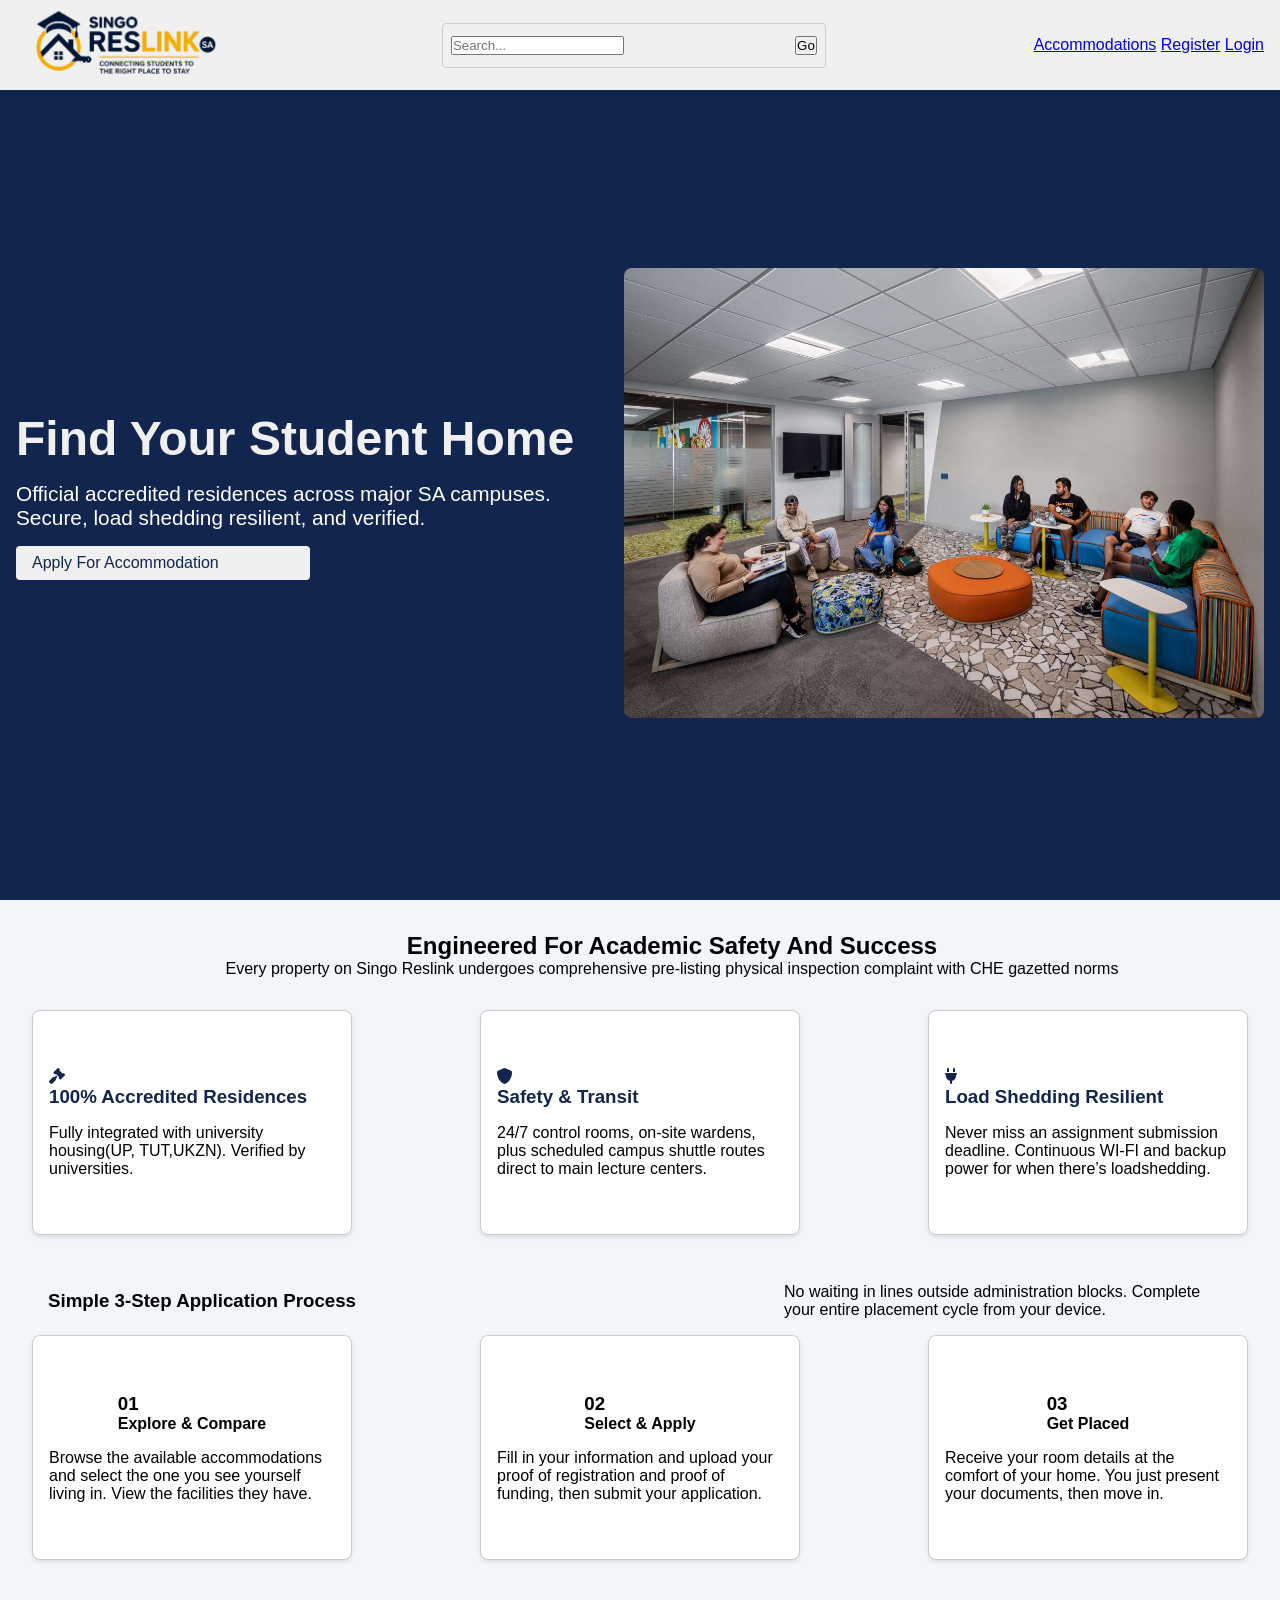
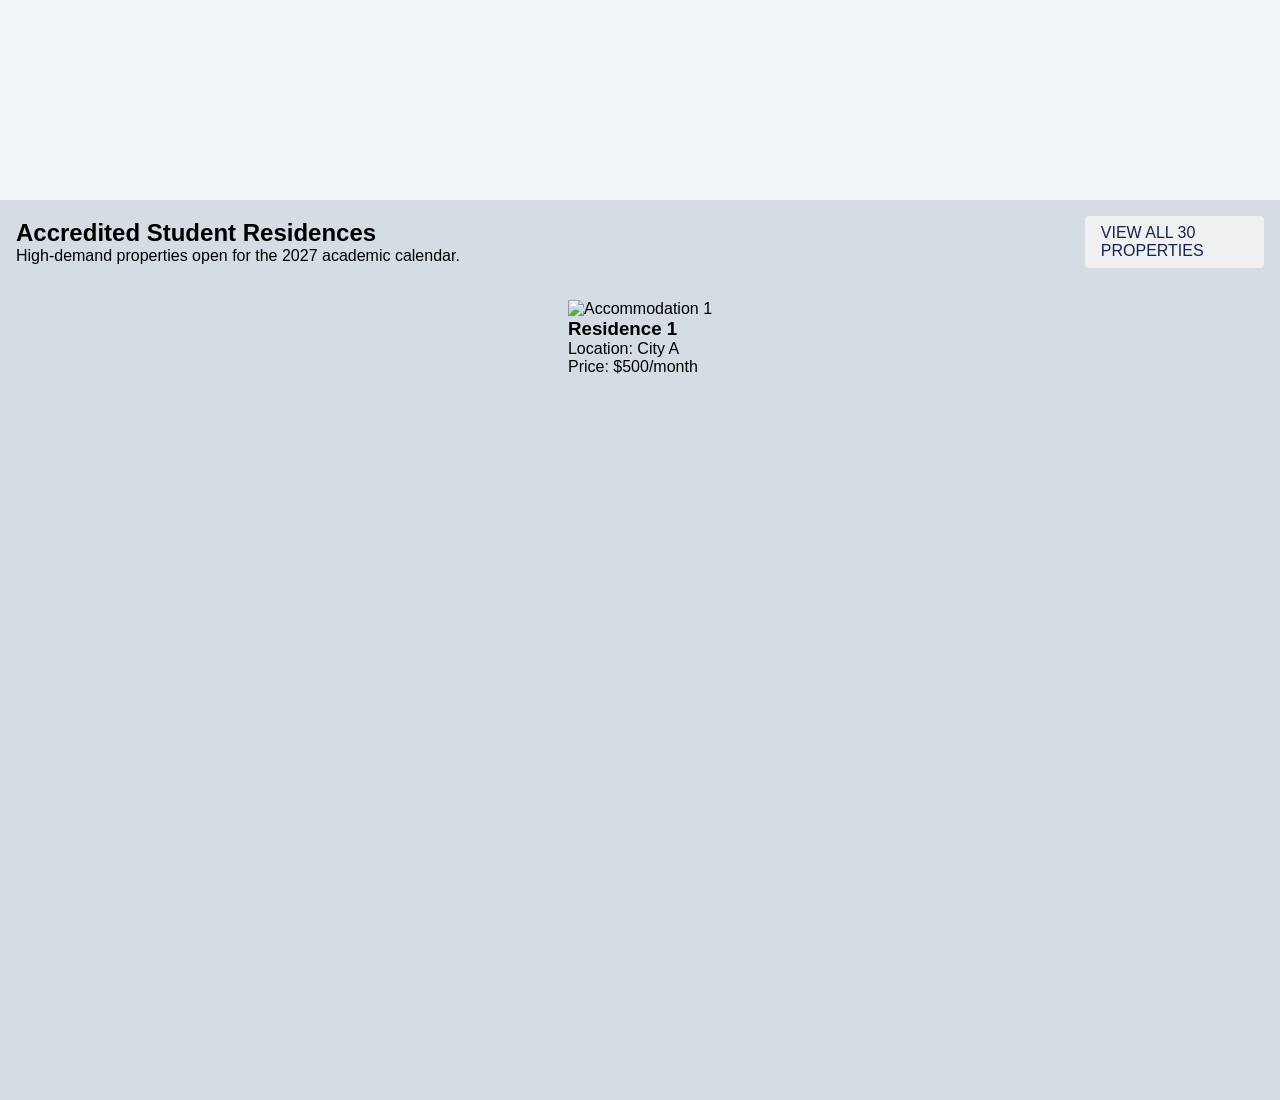
==== commit c93c247a: "Update hero section link for navigation, enhance login page structure, and add registration form" ====
--- a/public/index.html
+++ b/public/index.html
@@ -34,7 +34,7 @@
     <div class="hero-text">
         <h1>Find Your Student Home</h1>
         <p>Official accredited residences across major SA campuses. Secure, load shedding resilient, and verified.</p>
-        <a href="#" class="apply">Apply For Accommodation</a>
+        <a href="#residences" class="apply">Apply For Accommodation</a>
     </div>
     <div class="hero-pic">
         <img src="src/hero-bg.jpg" alt="" class="hero-img">
--- a/public/style.css
+++ b/public/style.css
@@ -3,6 +3,8 @@
     margin: 0;
     padding: 0;
     box-sizing: border-box;
+    scroll-behavior: smooth;
+    font-family: Inter, sans-serif;
 }
 :root{
     --primary-color: #12254E;
@@ -16,6 +18,33 @@
     width: 100dvw;
     overflow-x: hidden;
 }
+.register{
+    width: 100dvw;
+    height: 100dvh;
+    display: flex;
+    align-items: center;
+    justify-content: center;
+}
+.register-container{
+    width: 30dvw;
+    height: 50dvh;
+    display: flex;
+    flex-direction: column;
+    gap: 1rem;
+}
+.register-form{
+    width: 100%;
+    display: flex;
+    flex-direction: column;
+    gap: 1rem;
+}
+.input-group{
+    width: 100%;
+    display: flex;
+    flex-direction: column;
+    gap: 0.5rem;
+}
+
 section{
     width: 100dvw;
 }
@@ -36,10 +65,21 @@
 
 }
 .logo img{
-    height: 10dvh;
-    width: 12dvw;
+    height: 15dvh;
+    width: auto;
     padding: 0.5rem;
 }
+.searchbar{
+    width: 30dvw;
+    height: 5dvh;
+    display: flex;
+    align-items: center;
+    justify-content: space-between;
+    padding: 0.5rem;
+    border-radius: 0.25rem;
+    border: 1px solid var(--card-border);
+}
+
 
 .hero-section{
     height: 90dvh;
@@ -71,7 +111,7 @@
     color: var(--primary-color);
     padding: 0.5rem 1rem;
     background-color: var(--secondary-color);
-    width: 13dvw;
+    width: 23dvw;
     border-radius: 0.25rem;
 
 }
@@ -112,8 +152,8 @@
 
 }
 .perk-card{
-    width: 30dvw;
-    height: 30dvh;
+    width: 25dvw;
+    height: 25dvh;
     background-color: var(--card-bg);
     border-radius: 0.5rem;
     border: 1px solid var(--card-border);
@@ -138,7 +178,6 @@
     align-items: center;
     justify-content: center;
     padding: 1rem;
-    gap: 1rem;
 }
 .steps-head{
     width: 100%;
@@ -148,7 +187,7 @@
     padding: 1rem;
 }
 .steps-head p{
-    width: 25dvw;
+    width: 35dvw;
     text-align: start;
 }
 .steps-cards{
@@ -161,8 +200,8 @@
     align-items: center;
 }
 .step-card{
-    width: 30dvw;
-    height: 30dvh;
+    width: 25dvw;
+    height: 25dvh;
     background-color: var(--card-bg);
     border-radius: 0.5rem;
     border: 1px solid var(--card-border);
@@ -202,4 +241,46 @@
     background-color: var(--secondary-color);
     width: 14dvw;
     border-radius: 0.25rem;
+}
+
+@media (max-width: 768px) {
+    .hero-section {
+        display: flex;
+        flex-direction: column;
+        height: auto;
+        gap: 2rem;
+    }
+    .hero-text {
+        text-align: center;
+        display: flex;
+        flex-direction: column;
+        gap: 1rem;
+        align-items: center;
+        justify-content: center;
+        max-width: 100%;
+    }
+    .hero-text h1 {
+        font-size: 2rem;
+    }
+    .hero-text p {
+        font-size: 1rem;
+    }
+    .hero-text a {
+        width: 80dvw;
+        font-size: 1rem;
+        font-weight: bold;
+
+    }
+    .hero-pic img {
+        width: 80dvw;
+        height: auto;
+    }
+    .perks-cards, .steps-cards, .view-res {
+        flex-direction: column;
+        align-items: center;
+    }
+    .perk-card, .step-card {
+        width: 80dvw;
+        height: auto;
+    }
 }
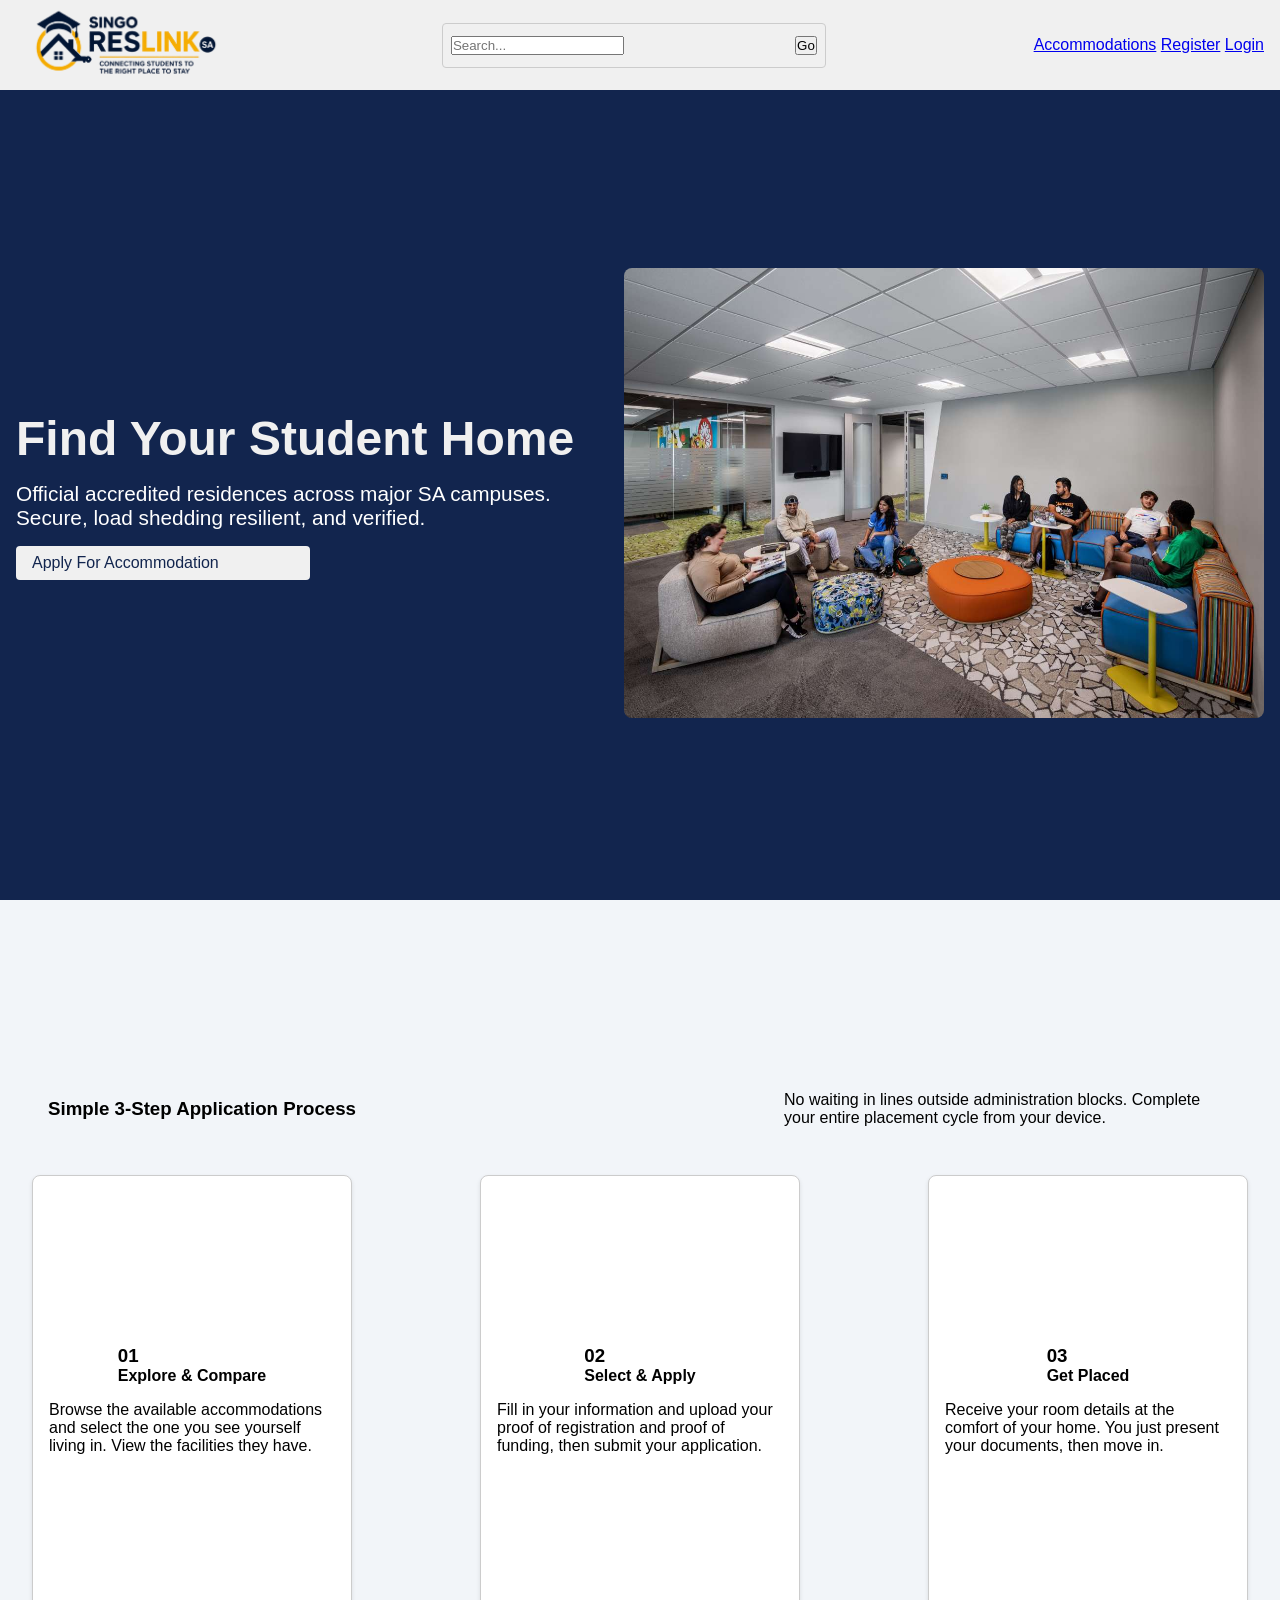
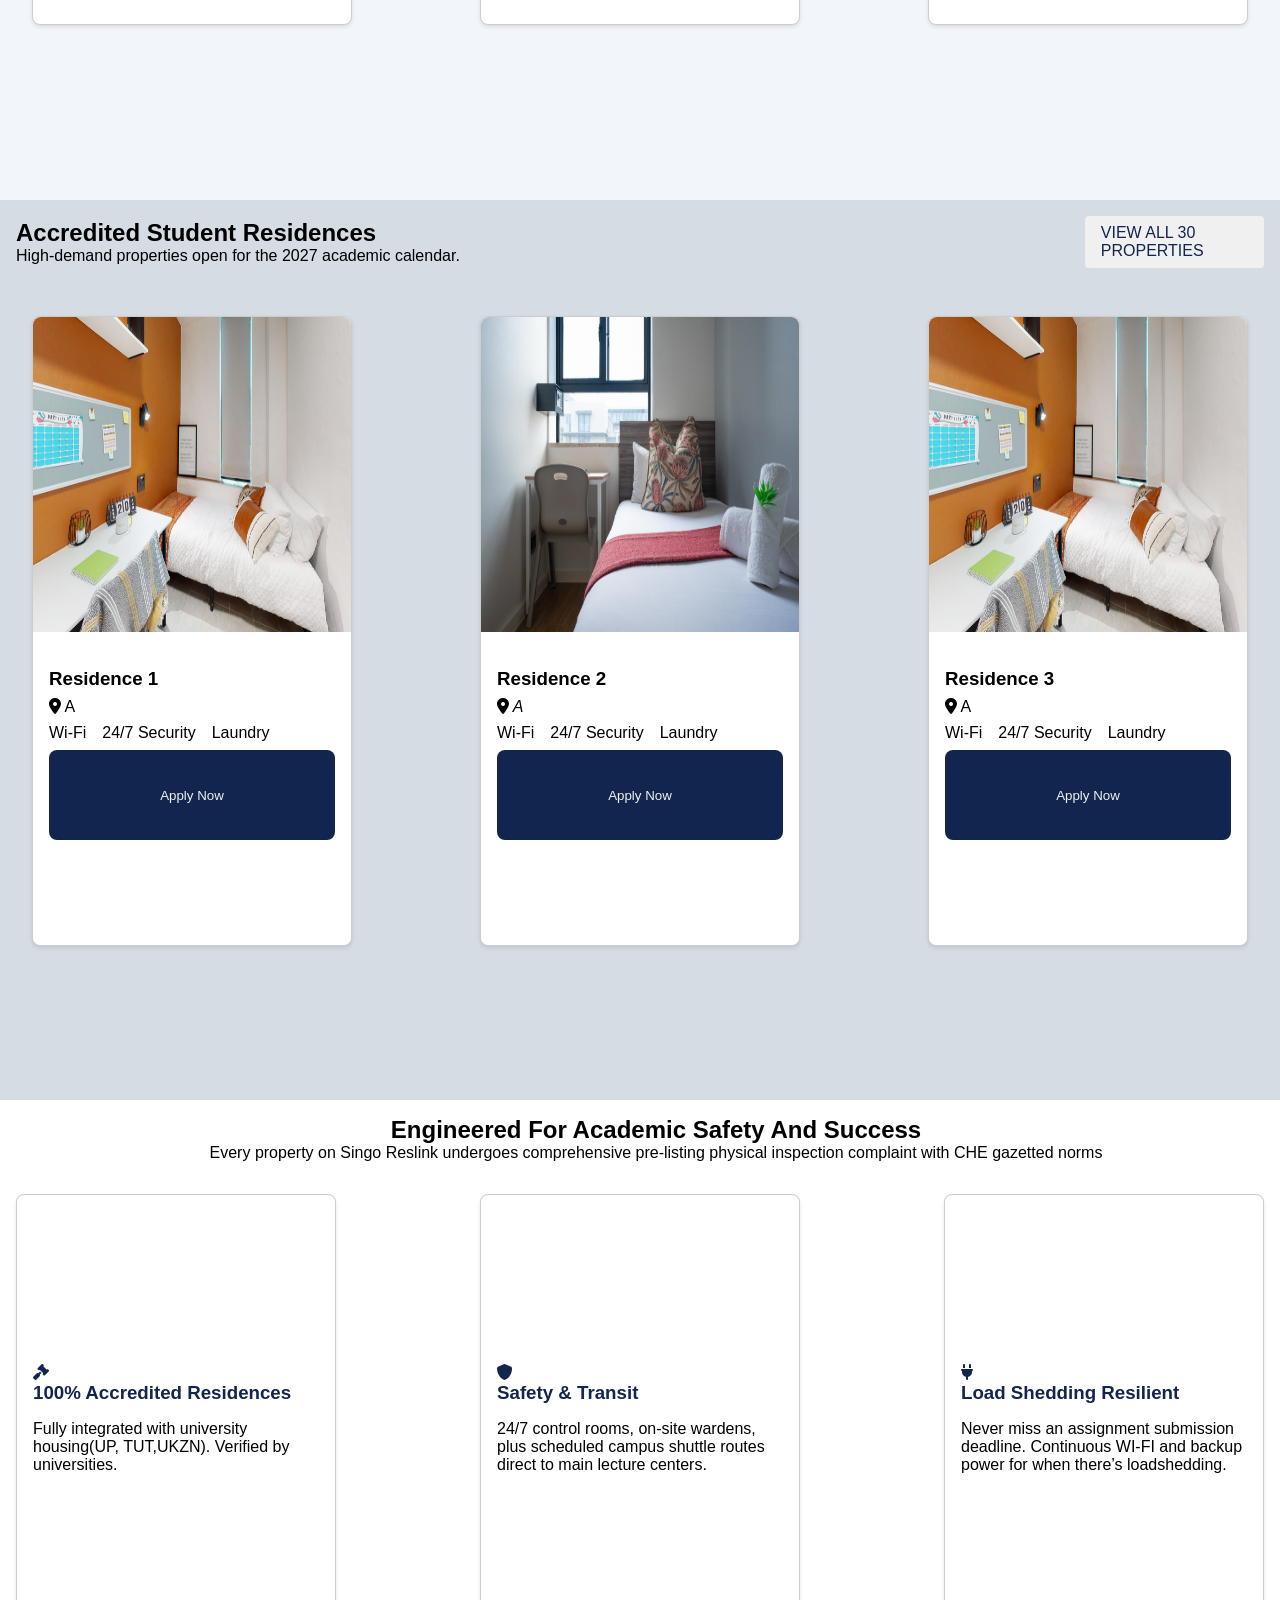
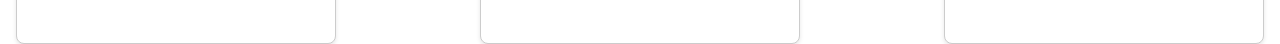
==== commit 7cefa731: "Refactor perks section layout and styles for improved responsiveness and consistency" ====
--- a/public/index.html
+++ b/public/index.html
@@ -41,54 +41,7 @@
     </div>
    </section>
    <section class="steps">
-    <div class="perks">
-        <div class="perk-head">
-            <h1>Engineered For Academic Safety And Success</h1>
-            <p>Every property on Singo Reslink undergoes comprehensive pre-listing physical
-inspection complaint with CHE gazetted norms</p>
-        </div>
-
-        <div class="perks-cards">
-            <div class="perk-card">
-                <div class="pcard-head">
-                    <div class="picon">
-                        <i class="fa-solid fa-gavel"></i>
-                    </div>
-                    <h3>100% Accredited Residences</h3>
-                </div>
-                <div class="pcard-content">
-                    Fully integrated with university housing(UP, TUT,UKZN). Verified by universities.    
-                </div>
-            </div>
-            
-        
-            <div class="perk-card">
-                <div class="pcard-head">
-                    <div class="picon">
-                        <i class="fa-solid fa-shield"></i>
-                    </div>
-                    <h3>Safety & Transit</h3>
-                </div>
-                <div class="pcard-content">
-                    24/7 control rooms, on-site wardens, plus scheduled campus shuttle routes direct to main lecture centers.
-                </div>
-            </div>
-
-       
-            <div class="perk-card">
-                <div class="pcard-head">
-                    <div class="picon">
-                        <i class="fa-solid fa-plug"></i>
-                    </div>
-                    <h3>Load Shedding Resilient</h3>
-                </div>
-                <div class="pcard-content">
-                    Never miss an assignment submission deadline. Continuous WI-FI and backup power for when  there’s loadshedding.
-                </div>
-            </div>
-
-        </div>
-    </div>
+   
     <div class="application-steps">
         <div class="steps-head">
             <h3>Simple 3-Step Application Process</h3>
@@ -141,16 +94,105 @@
             <div class="accommodation-card">
                 
                 <div class="card-pic">
-                    <img src="src/res1.jpg" alt="Accommodation 1">
+                    <img src="src/res1.jpg" id="res-pic" alt="Accommodation 1">
                 </div>
                 <div class="card-content">
-                    <h3>Residence 1</h3>
-                    <p>Location: City A</p>
-                    <p>Price: $500/month</p>
+                    <h3 class="res-name">Residence 1</h3>
+                    <p class="location"><span><i class="fa-solid fa-location-dot"></i></span> A</p>
+                    <div class="amenities">
+                        <p class="amenity">Wi-Fi</p>
+                        <p class="amenity">24/7 Security</p>
+                        <p class="amenity">Laundry</p>
+                    </div>
+                    <button class="apply-btn">Apply Now</button>
+                </div>
+                
+            </div>
+
+            <div class="accommodation-card">
+                
+                <div class="card-pic">
+                    <img src="src/res2.jpg" id="res-pic" alt="Accommodation 1">
+                </div>
+                <div class="card-content">
+                    <h3 class="res-name">Residence 2</h3>
+                    <address class="location"><span><i class="fa-solid fa-location-dot"></i></span> A</address>
+                    <div class="amenities">
+                        <p class="amenity">Wi-Fi</p>
+                        <p class="amenity">24/7 Security</p>
+                        <p class="amenity">Laundry</p>
+                    </div>
+                    <button class="apply-btn">Apply Now</button>
+                </div>
+                
+            </div>
+
+            <div class="accommodation-card">
+                
+                <div class="card-pic">
+                    <img src="src/res1.jpg" id="res-pic" alt="Accommodation 1">
+                </div>
+                <div class="card-content">
+                    <h3 class="res-name">Residence 3</h3>
+                    <p class="location"><span><i class="fa-solid fa-location-dot"></i></span> A</p>
+                    <div class="amenities">
+                        <p class="amenity">Wi-Fi</p>
+                        <p class="amenity">24/7 Security</p>
+                        <p class="amenity">Laundry</p>
+                    </div>
+                    <button class="apply-btn">Apply Now</button>
                 </div>
                 
             </div>
         </div>
    </section>
+    <section class="perks">
+        <div class="perk-head">
+            <h1>Engineered For Academic Safety And Success</h1>
+            <p>Every property on Singo Reslink undergoes comprehensive pre-listing physical
+inspection complaint with CHE gazetted norms</p>
+        </div>
+
+        <div class="perks-cards">
+            <div class="perk-card">
+                <div class="pcard-head">
+                    <div class="picon">
+                        <i class="fa-solid fa-gavel"></i>
+                    </div>
+                    <h3>100% Accredited Residences</h3>
+                </div>
+                <div class="pcard-content">
+                    Fully integrated with university housing(UP, TUT,UKZN). Verified by universities.    
+                </div>
+            </div>
+            
+        
+            <div class="perk-card">
+                <div class="pcard-head">
+                    <div class="picon">
+                        <i class="fa-solid fa-shield"></i>
+                    </div>
+                    <h3>Safety & Transit</h3>
+                </div>
+                <div class="pcard-content">
+                    24/7 control rooms, on-site wardens, plus scheduled campus shuttle routes direct to main lecture centers.
+                </div>
+            </div>
+
+       
+            <div class="perk-card">
+                <div class="pcard-head">
+                    <div class="picon">
+                        <i class="fa-solid fa-plug"></i>
+                    </div>
+                    <h3>Load Shedding Resilient</h3>
+                </div>
+                <div class="pcard-content">
+                    Never miss an assignment submission deadline. Continuous WI-FI and backup power for when  there’s loadshedding.
+                </div>
+            </div>
+
+        </div>
+    </section>
 </body>
 </html>
--- a/public/style.css
+++ b/public/style.css
@@ -24,13 +24,18 @@
     display: flex;
     align-items: center;
     justify-content: center;
+    background-color: var(--primary-color);
 }
 .register-container{
     width: 30dvw;
-    height: 50dvh;
-    display: flex;
-    flex-direction: column;
-    gap: 1rem;
+    height: auto;
+    display: flex;
+    flex-direction: column;
+    gap: 1rem;
+    background-color: var(--card-bg);
+    padding: 1rem;
+    border-radius: 0.5rem;
+    border: 1px solid var(--card-border);
 }
 .register-form{
     width: 100%;
@@ -126,12 +131,14 @@
     display: flex;
     flex-direction: column;
     align-items: center;
-    padding: 1rem;
-    
+    justify-content: center;
+    padding: 1rem;
+    gap: 2rem;
     background-color: #F2F5F9;
 }
 .perks{
     width: 100%;
+    height:50dvh;
     display: flex;
     flex-direction: column;
     gap: 2rem;
@@ -153,7 +160,7 @@
 }
 .perk-card{
     width: 25dvw;
-    height: 25dvh;
+    height: 50dvh;
     background-color: var(--card-bg);
     border-radius: 0.5rem;
     border: 1px solid var(--card-border);
@@ -173,11 +180,13 @@
 }
 .application-steps{
     width: 100%;
+    height: 50dvh;
     display: flex;
     flex-direction: column;
     align-items: center;
     justify-content: center;
     padding: 1rem;
+    gap: 2rem;
 }
 .steps-head{
     width: 100%;
@@ -201,7 +210,7 @@
 }
 .step-card{
     width: 25dvw;
-    height: 25dvh;
+    height: 50dvh;
     background-color: var(--card-bg);
     border-radius: 0.5rem;
     border: 1px solid var(--card-border);
@@ -242,10 +251,73 @@
     width: 14dvw;
     border-radius: 0.25rem;
 }
-
-@media (max-width: 768px) {
+.accommodations{
+    width: 100%;
+    display: flex;
+    flex-direction: row;
+    flex-wrap: wrap;
+    gap: 2rem;
+    padding: 1rem;
+    justify-content: space-between;
+    align-items: center;
+}
+
+.accommodation-card{
+    width: 25dvw;
+    height: 70dvh;
+    background-color: var(--card-bg);
+    border-radius: 0.5rem;
+    border: 1px solid var(--card-border);
+    box-shadow: 0 2px 4px rgba(0,0,0,0.1);
+    display: flex;
+    flex-direction: column;
+    align-items: center;
+    justify-content: start;
+    gap: 1rem;
+}
+.card-pic img{
+    width: 100%;
+    height: 35dvh;
+    border-top-left-radius: 0.5rem;
+    border-top-right-radius: 0.5rem;
+}
+.card-content{
+    width: 100%;
+    height: 35dvh;
+    display: flex;
+    flex-direction: column;
+    align-items: stretch;
+    justify-content: start;
+    padding: 1rem;
+    gap: 0.5rem;
+}
+.amenities{
+    width: 100%;
+    display: flex;
+    flex-direction: row;
+    gap: 1rem;
+}
+
+.apply-btn{
+    width: 100%;
+    height: 10dvh;
+    border-radius: 0.5rem;
+    border: none;
+    background-color: var(--primary-color);
+    color: #f0f0f0;
+}
+
+
+@media (max-width: 425px) {
+    header{
+        height: 10dvh;
+        gap: 1rem;
+
+    }
+  
     .hero-section {
         display: flex;
+        height:90dvh;
         flex-direction: column;
         height: auto;
         gap: 2rem;
@@ -275,12 +347,62 @@
         width: 80dvw;
         height: auto;
     }
-    .perks-cards, .steps-cards, .view-res {
+
+    .steps{
+     height:100dvh;
+     width: 100dvw;
+     display: flex;
+     flex-direction: column;
+     align-items: center;
+     gap: 1rem;
+     padding: 1rem;
+    }
+    .perks{
+        width: 100dvh;
+        height: 50dvh;
+        display: flex;
         flex-direction: column;
         align-items: center;
-    }
-    .perk-card, .step-card {
-        width: 80dvw;
-        height: auto;
-    }
+        gap: 2rem;
+        padding: 1rem;
+    }
+    .perk-head{
+        width: 100dvw;
+        display: flex;
+        flex-direction: column;
+        align-items: center;
+
+    }
+    .perk-head h1{
+        font-size: 1rem;
+    }
+    .perk-head p{
+        font-size: 0.8rem;
+    }
+    .perks-cards{
+        width: 100%;
+        height: 35dvh;
+        display: flex;
+        flex-direction: row;
+        gap: 2rem;
+        justify-content: center;
+        align-items: center;
+    }
+    .perk-card{
+        width: 30dvw;
+        height: 30dvh;
+        display: flex;
+        flex-direction: row;
+        align-items: center;
+        justify-content: start;
+        padding: 1rem;
+        gap: 1rem;
+    }
+    p.card-head{
+        width: 100%;
+        display: flex;
+        flex-direction: column;
+        color: var(--primary-color);
+    }
+
 }
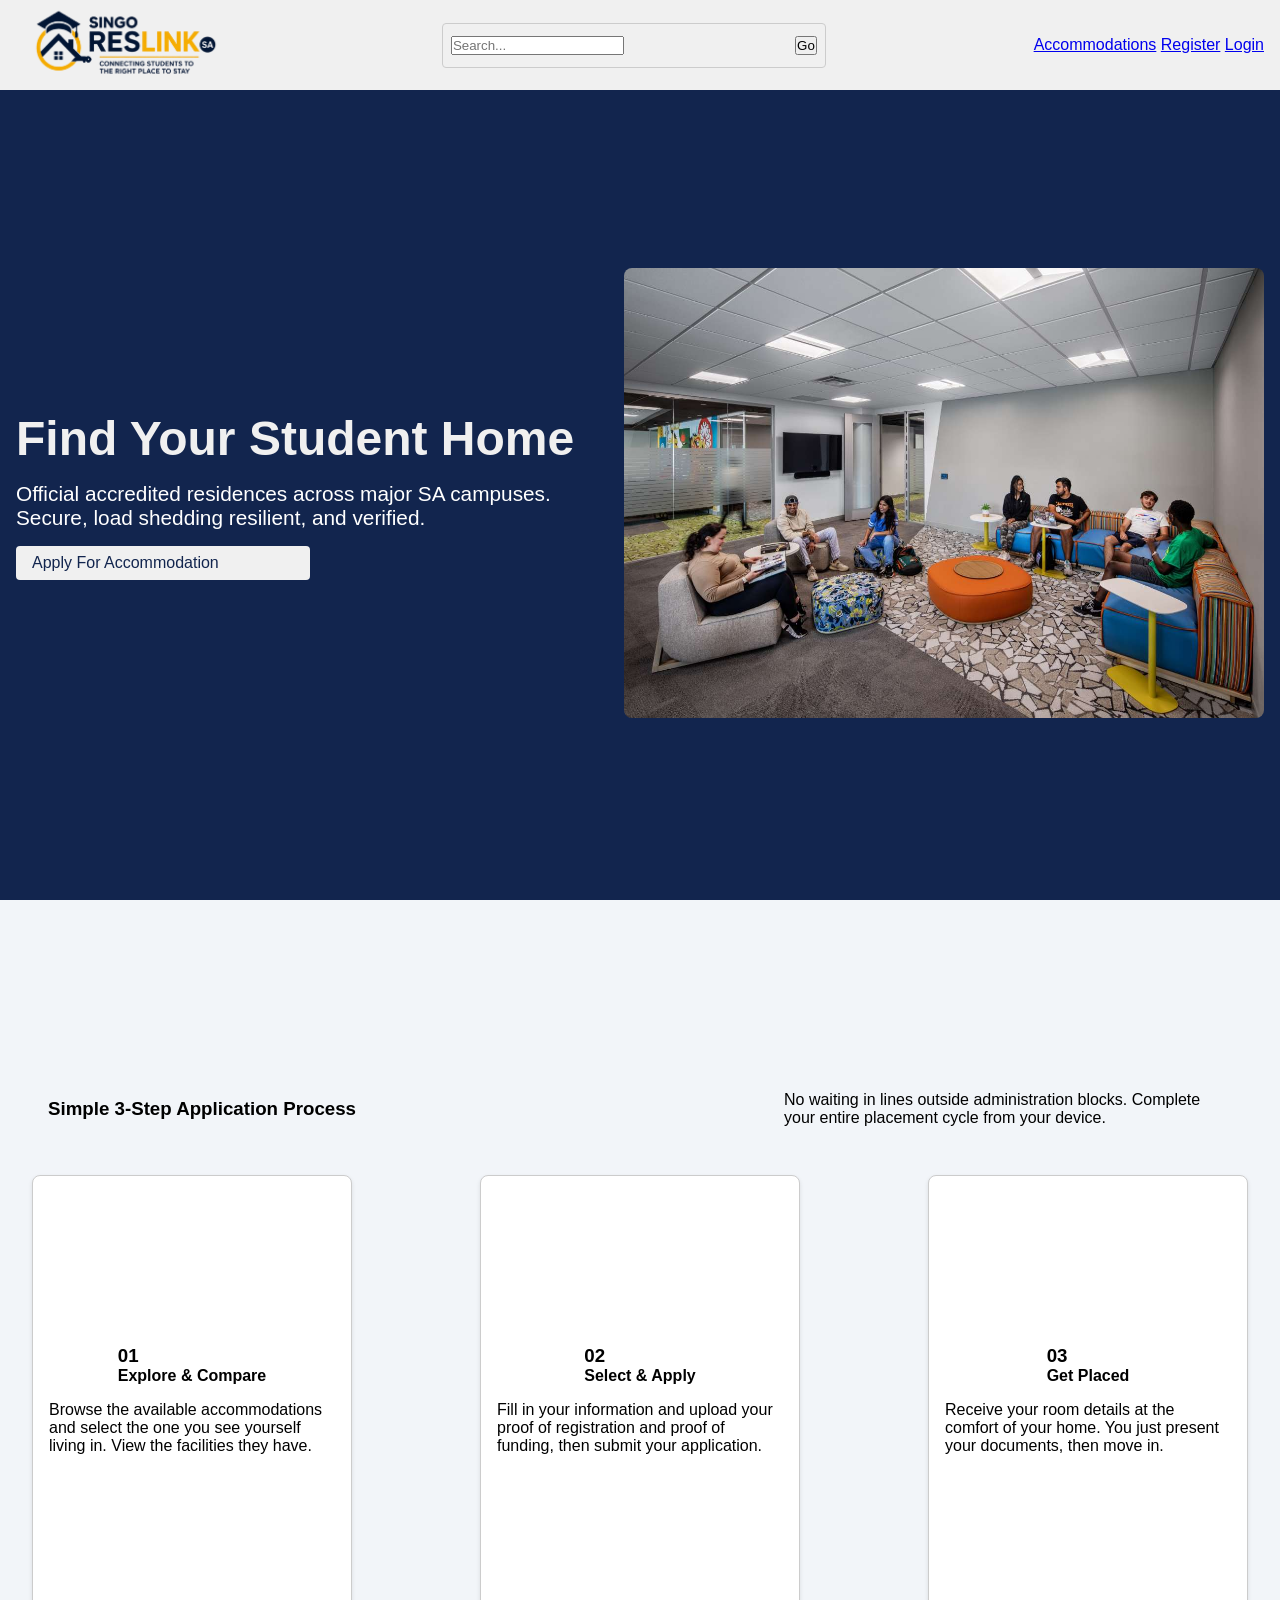
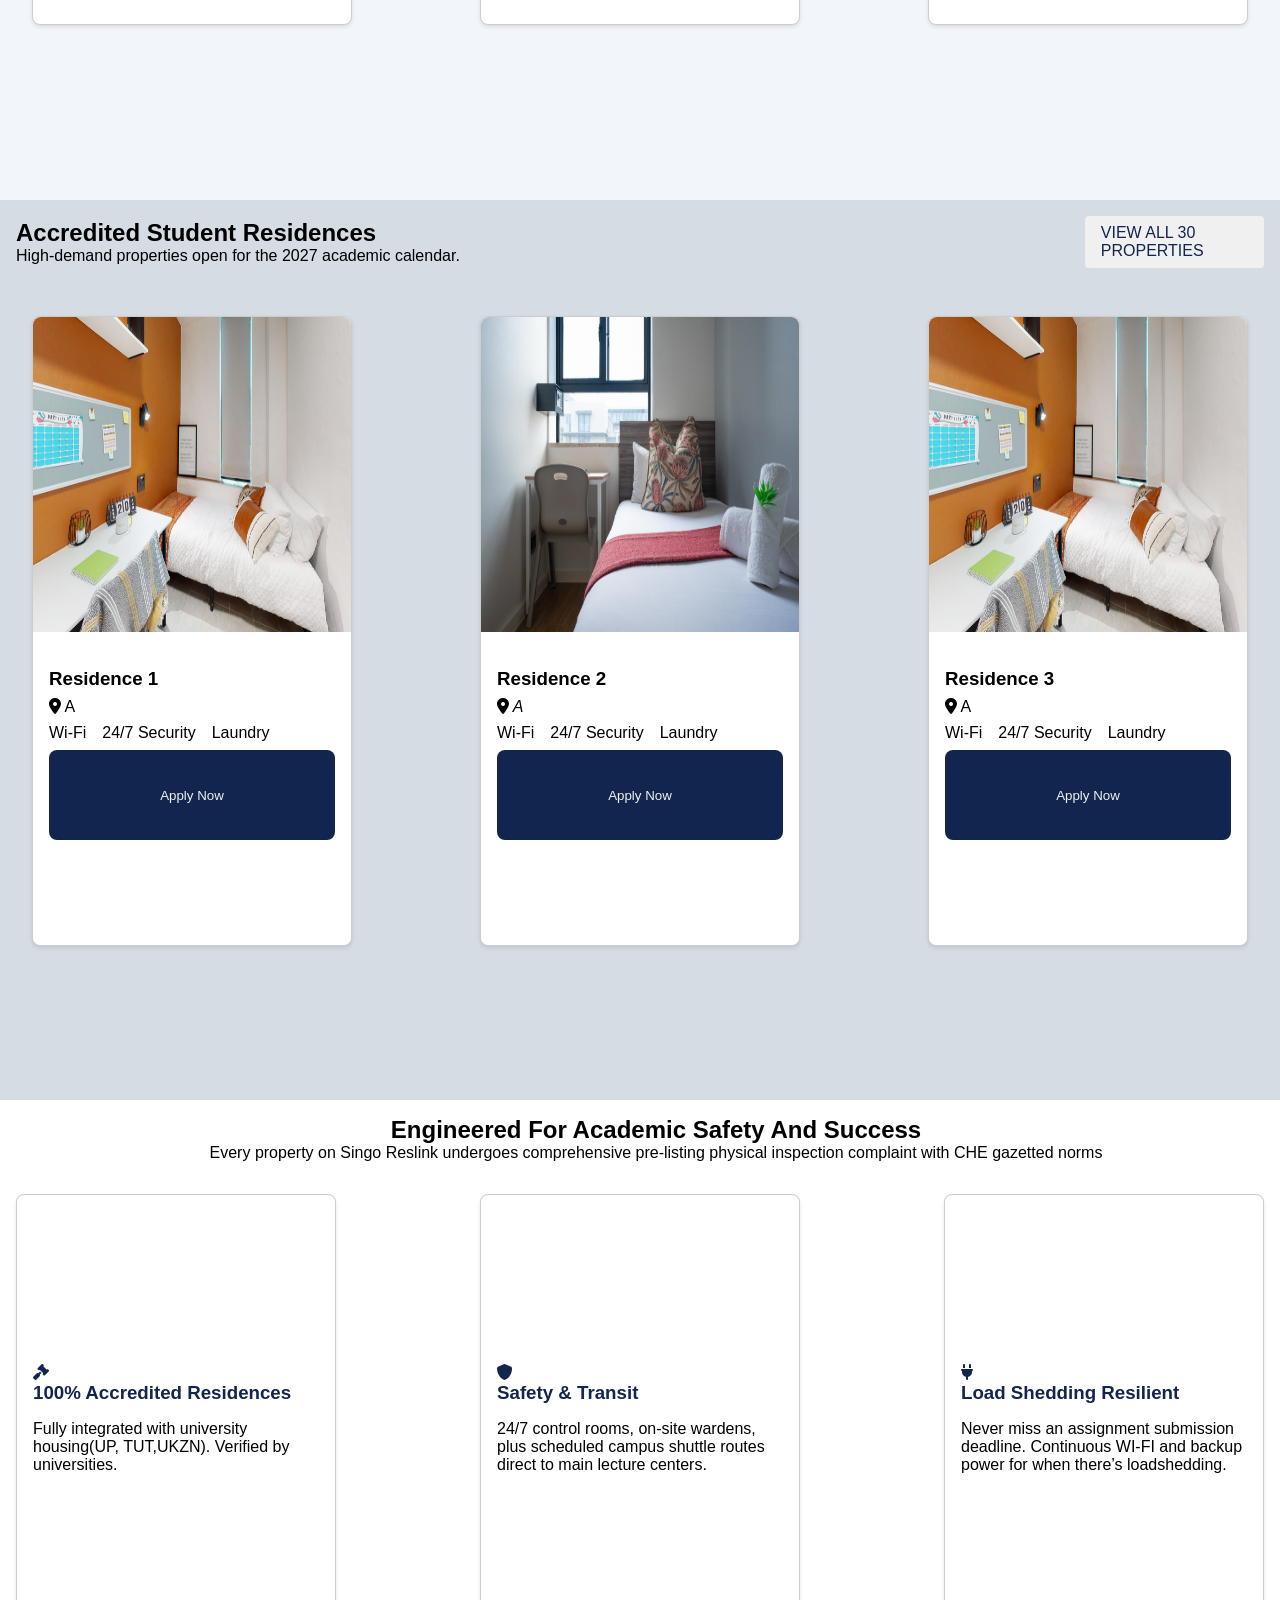
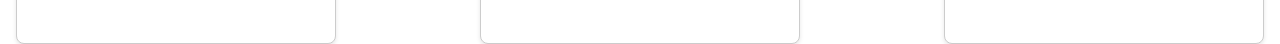
==== commit e7d29729: "Add accommodation page and update navigation link for accommodations" ====
--- a/public/index.html
+++ b/public/index.html
@@ -23,7 +23,7 @@
 
         <div class="nav-items">
             <nav>
-                <a href="#">Accommodations</a>
+                <a href="accommodation.html">Accommodations</a>
                 <a href="#">Register</a>
                 <a href="#">Login</a>
             </nav>
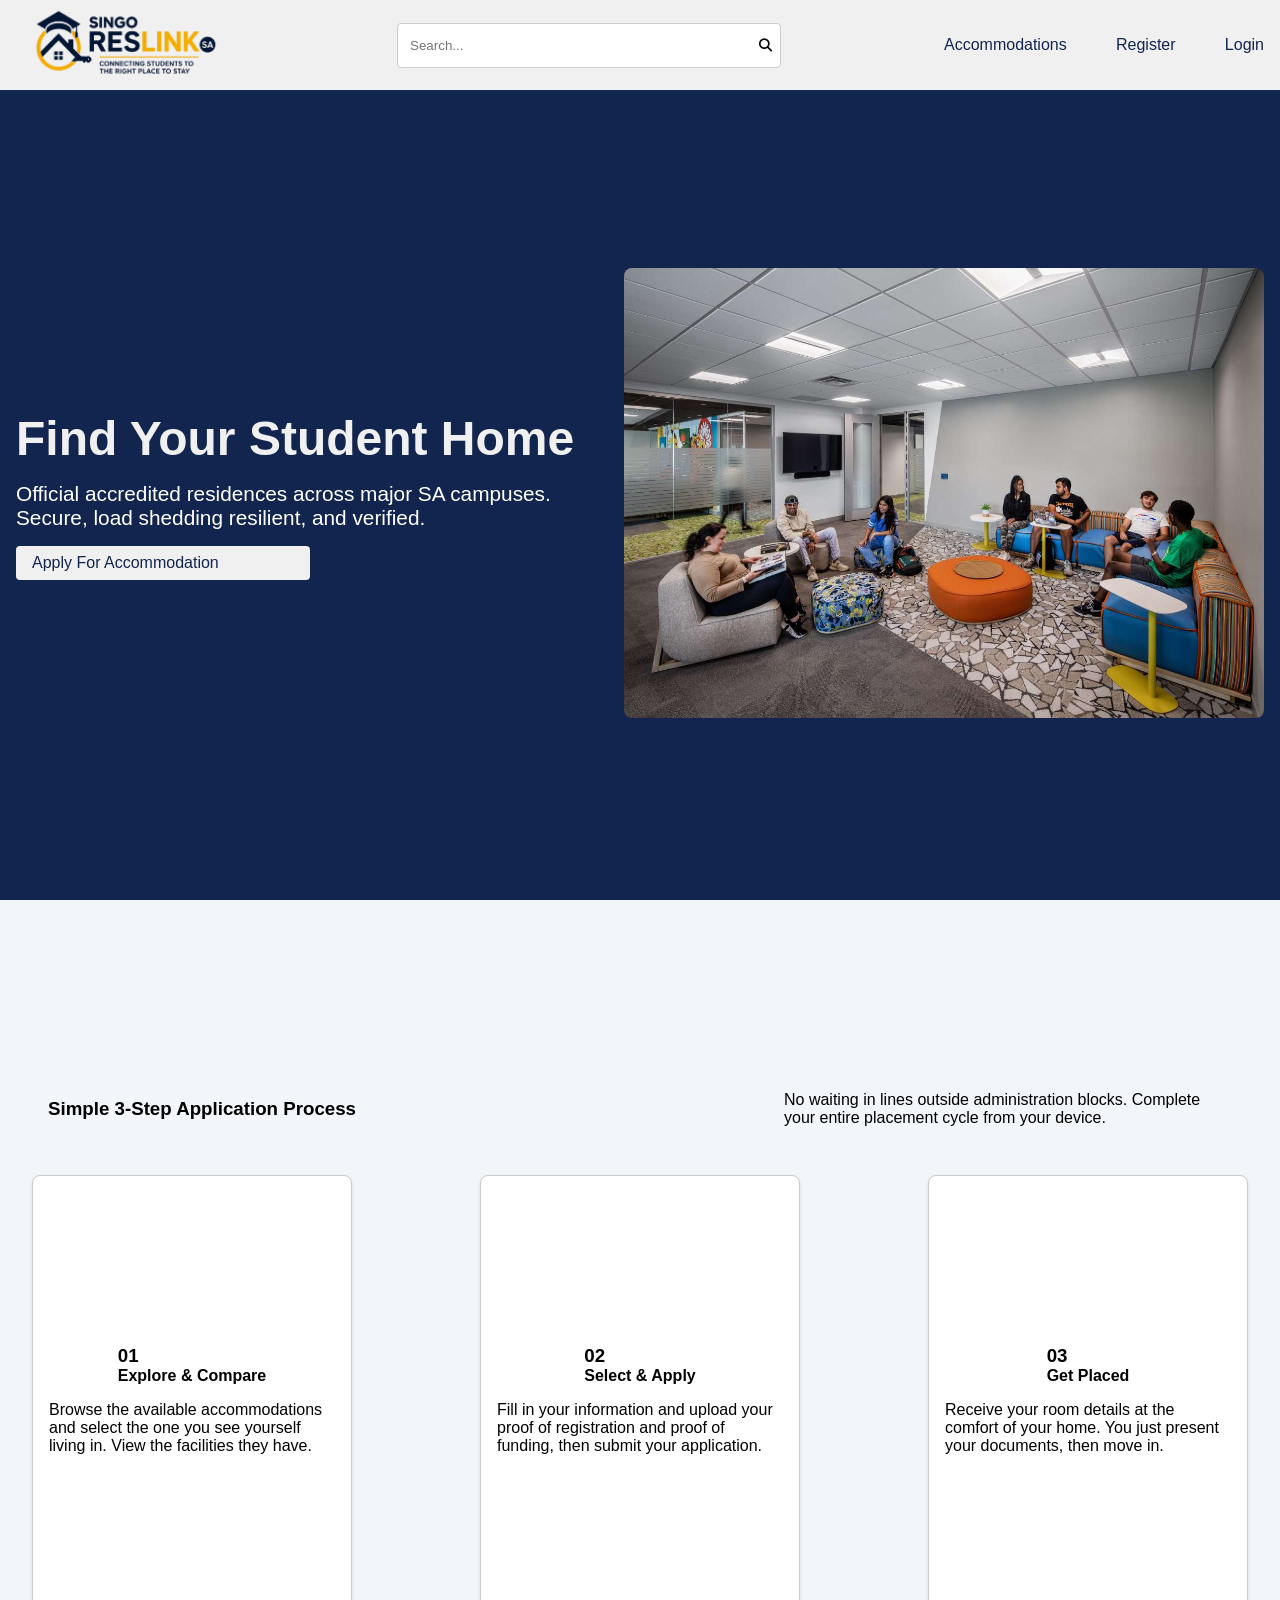
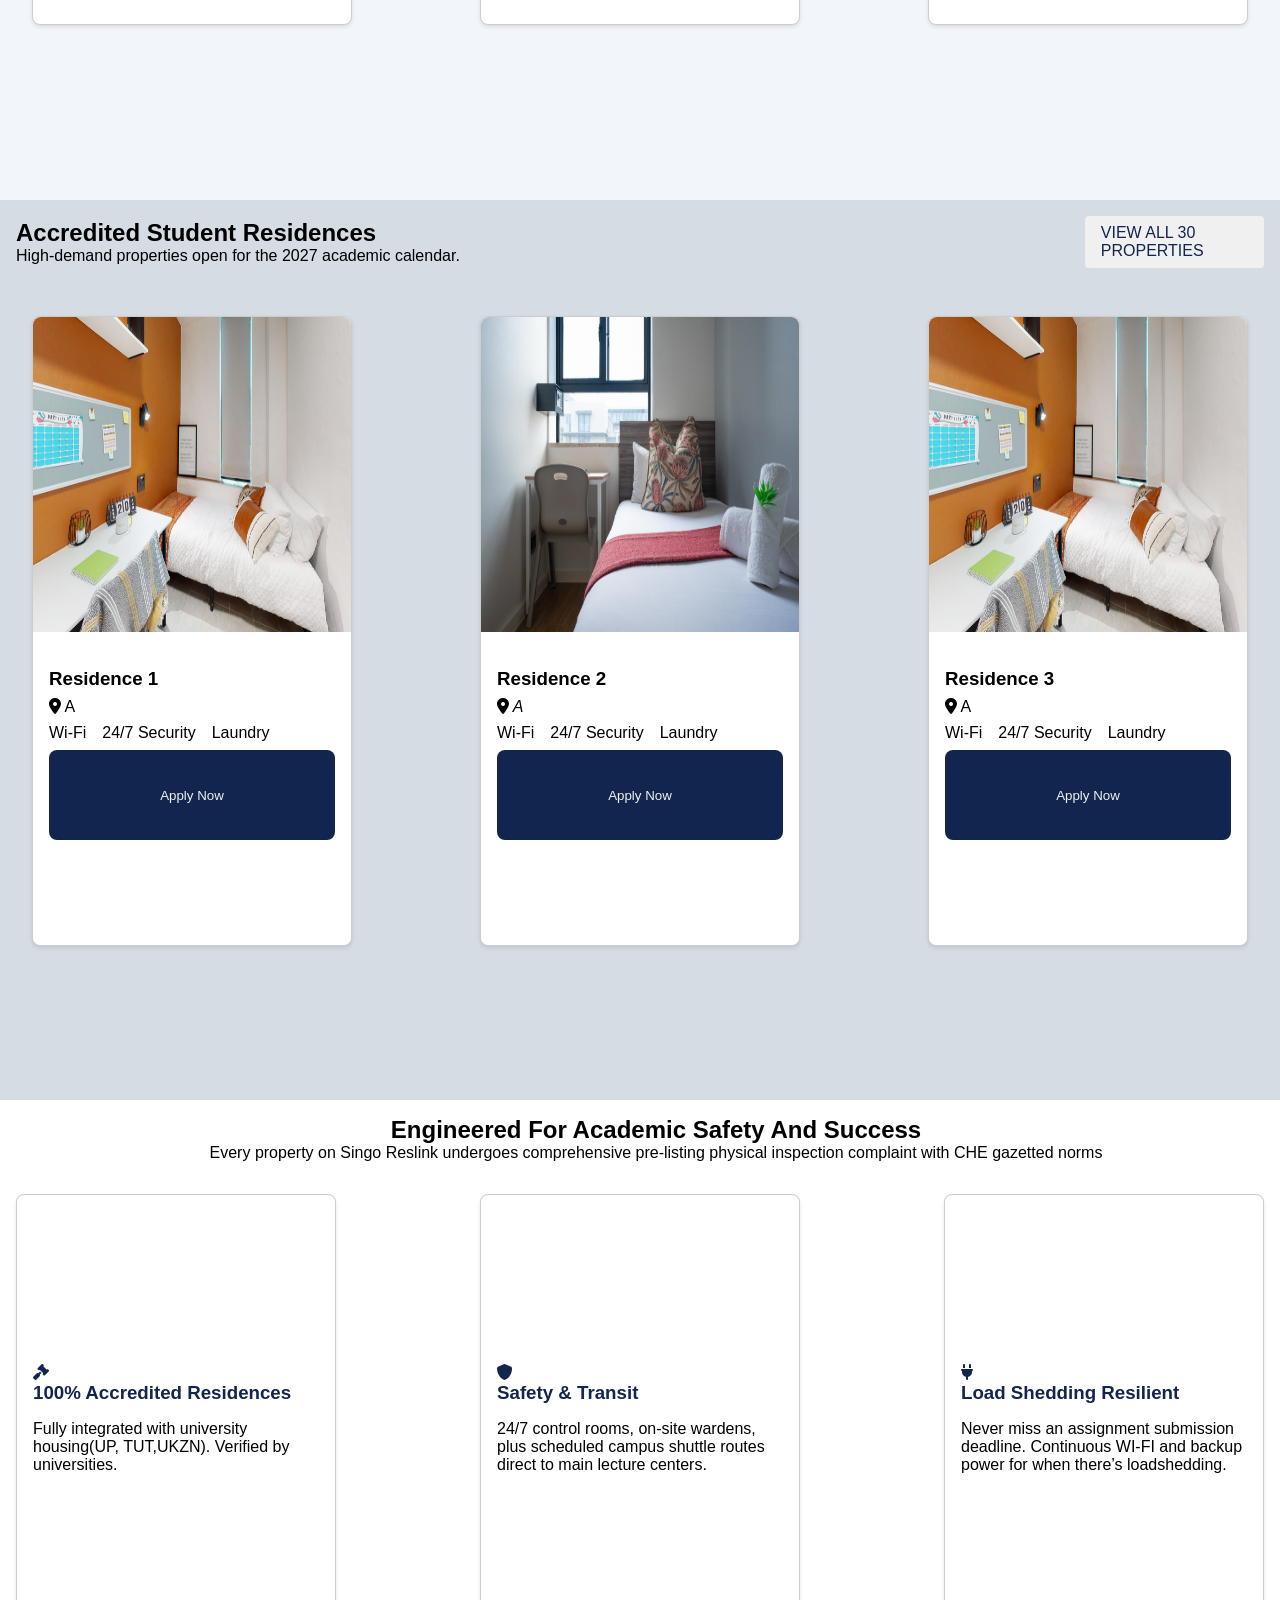
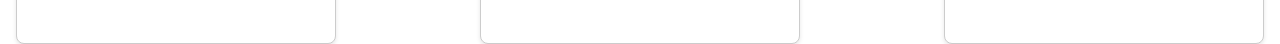
==== commit 4e5a0e8f: "Enhance registration functionality and improve navigation links; update styles for better layout and" ====
--- a/public/index.html
+++ b/public/index.html
@@ -17,15 +17,15 @@
             <img src="src/logo.png" alt="Logo">
         </div>
         <div class="searchbar">
-            <input type="text" placeholder="Search...">
-            <button type="submit">Go</button>
+            <input type="text" id="search-input" placeholder="Search...">
+            <button type="submit" id="search-btn"><i class="fa-solid fa-search"></i></button>
         </div>
 
         <div class="nav-items">
             <nav>
                 <a href="accommodation.html">Accommodations</a>
-                <a href="#">Register</a>
-                <a href="#">Login</a>
+                <a href="register.html">Register</a>
+                <a href="login.html">Login</a>
             </nav>
         </div>
     </div>
@@ -194,5 +194,6 @@
 
         </div>
     </section>
+    <footer></footer>
 </body>
 </html>
--- a/public/style.css
+++ b/public/style.css
@@ -82,9 +82,32 @@
     justify-content: space-between;
     padding: 0.5rem;
     border-radius: 0.25rem;
+    background-color: #ffffff;
     border: 1px solid var(--card-border);
 }
-
+.searchbar input{
+    width: 26dvw;
+    border: none;
+    padding: 0.25rem;
+}
+#search-btn{
+    border: none;
+    background-color: transparent;
+}
+.nav-items{
+    width: 25dvw;
+}
+nav{
+    width: 100%;
+    display: flex;
+    align-items: center;
+    justify-content: space-between;
+    gap: 1rem;
+}
+nav a{
+    text-decoration: none;
+    color: var(--primary-color);
+}
 
 .hero-section{
     height: 90dvh;
@@ -318,11 +341,12 @@
     .hero-section {
         display: flex;
         height:90dvh;
-        flex-direction: column;
-        height: auto;
+        width: 100dvw;
+        flex-direction: column;
         gap: 2rem;
     }
     .hero-text {
+        width: 100%;
         text-align: center;
         display: flex;
         flex-direction: column;
@@ -357,6 +381,21 @@
      gap: 1rem;
      padding: 1rem;
     }
+    .application-steps{
+        width: 100dvw;
+        height: 100dvh;
+        display: flex;
+        flex-direction: column;
+        gap: 1rem;
+    }
+    .steps-head{
+        width: 100%;
+    }
+
+    .step-card{
+        width: 100dvw;
+        height: 30dvh;
+    }
     .perks{
         width: 100dvh;
         height: 50dvh;
@@ -389,10 +428,10 @@
         align-items: center;
     }
     .perk-card{
-        width: 30dvw;
+        width: 100dvw;
         height: 30dvh;
         display: flex;
-        flex-direction: row;
+        flex-direction: column;
         align-items: center;
         justify-content: start;
         padding: 1rem;
@@ -404,5 +443,9 @@
         flex-direction: column;
         color: var(--primary-color);
     }
+    p.card-content{
+        width: 100%;
+        height: 30dvh;
+    }
 
 }
